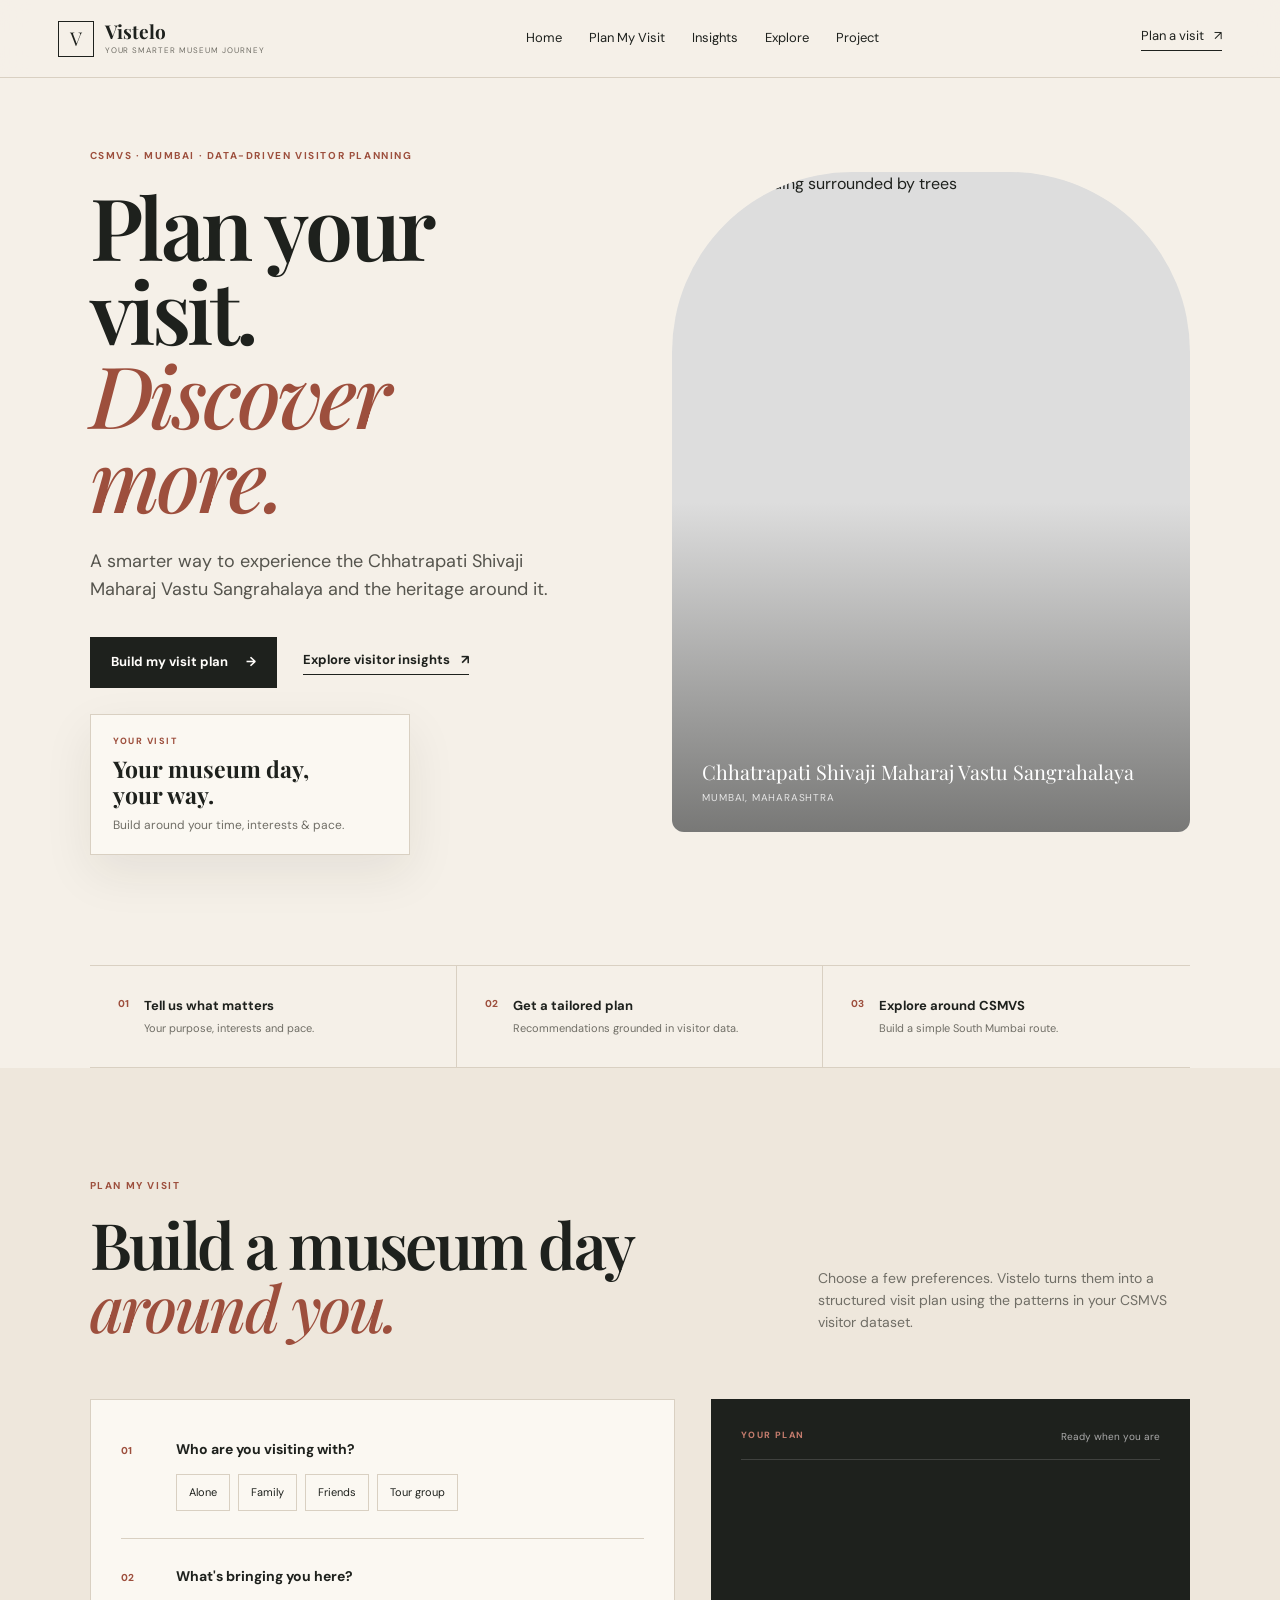
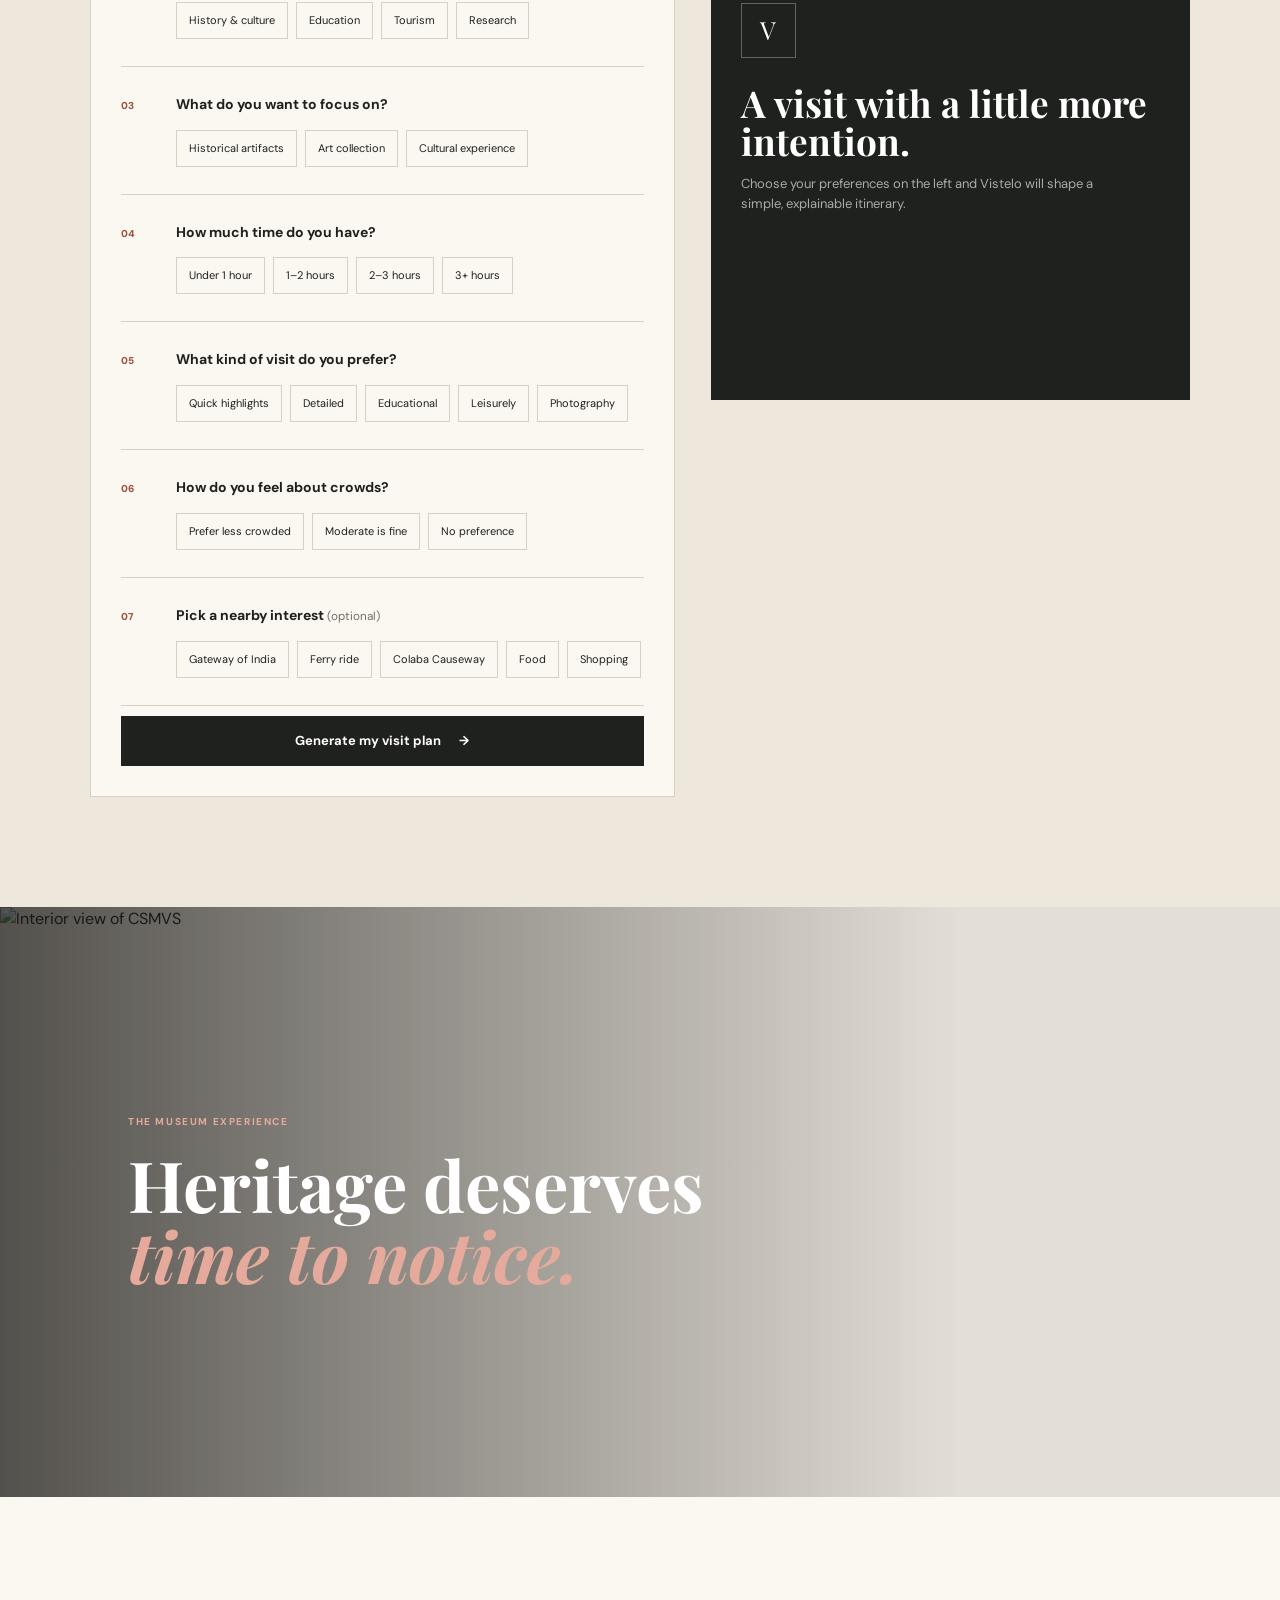
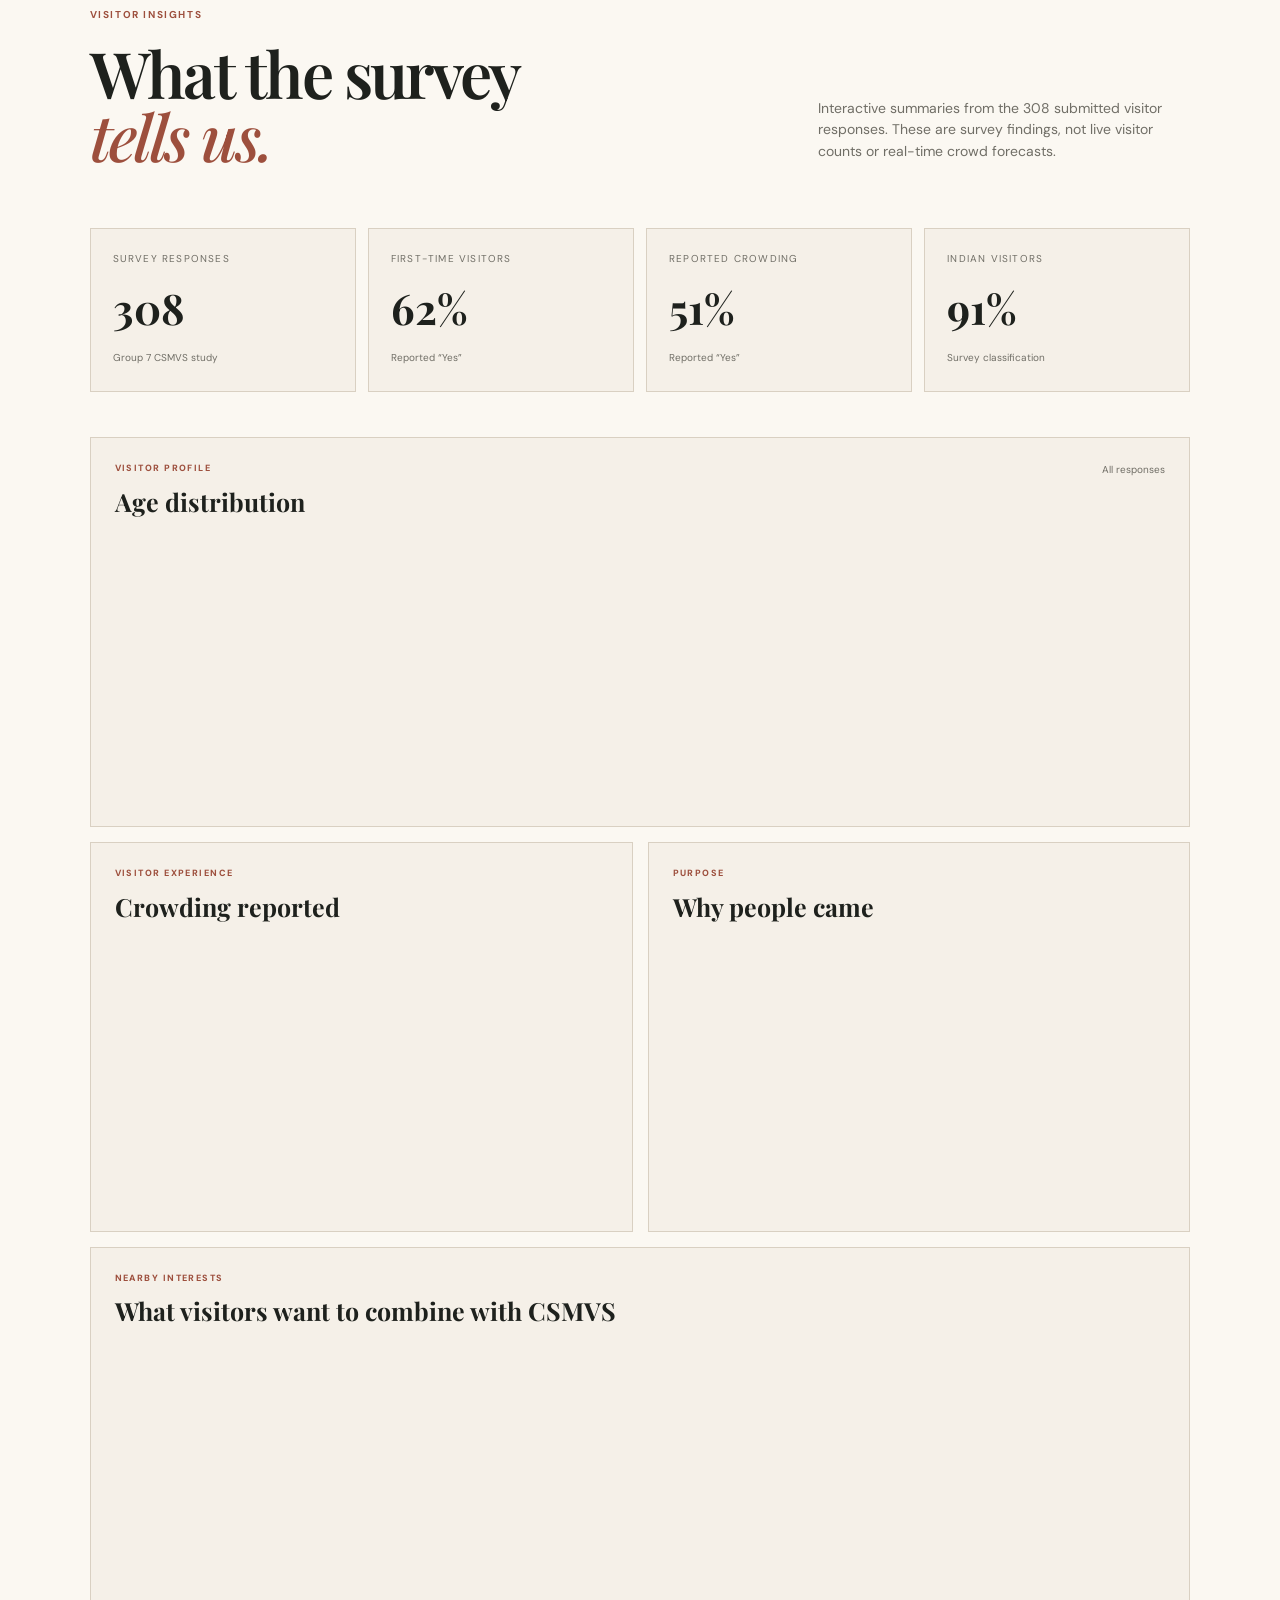
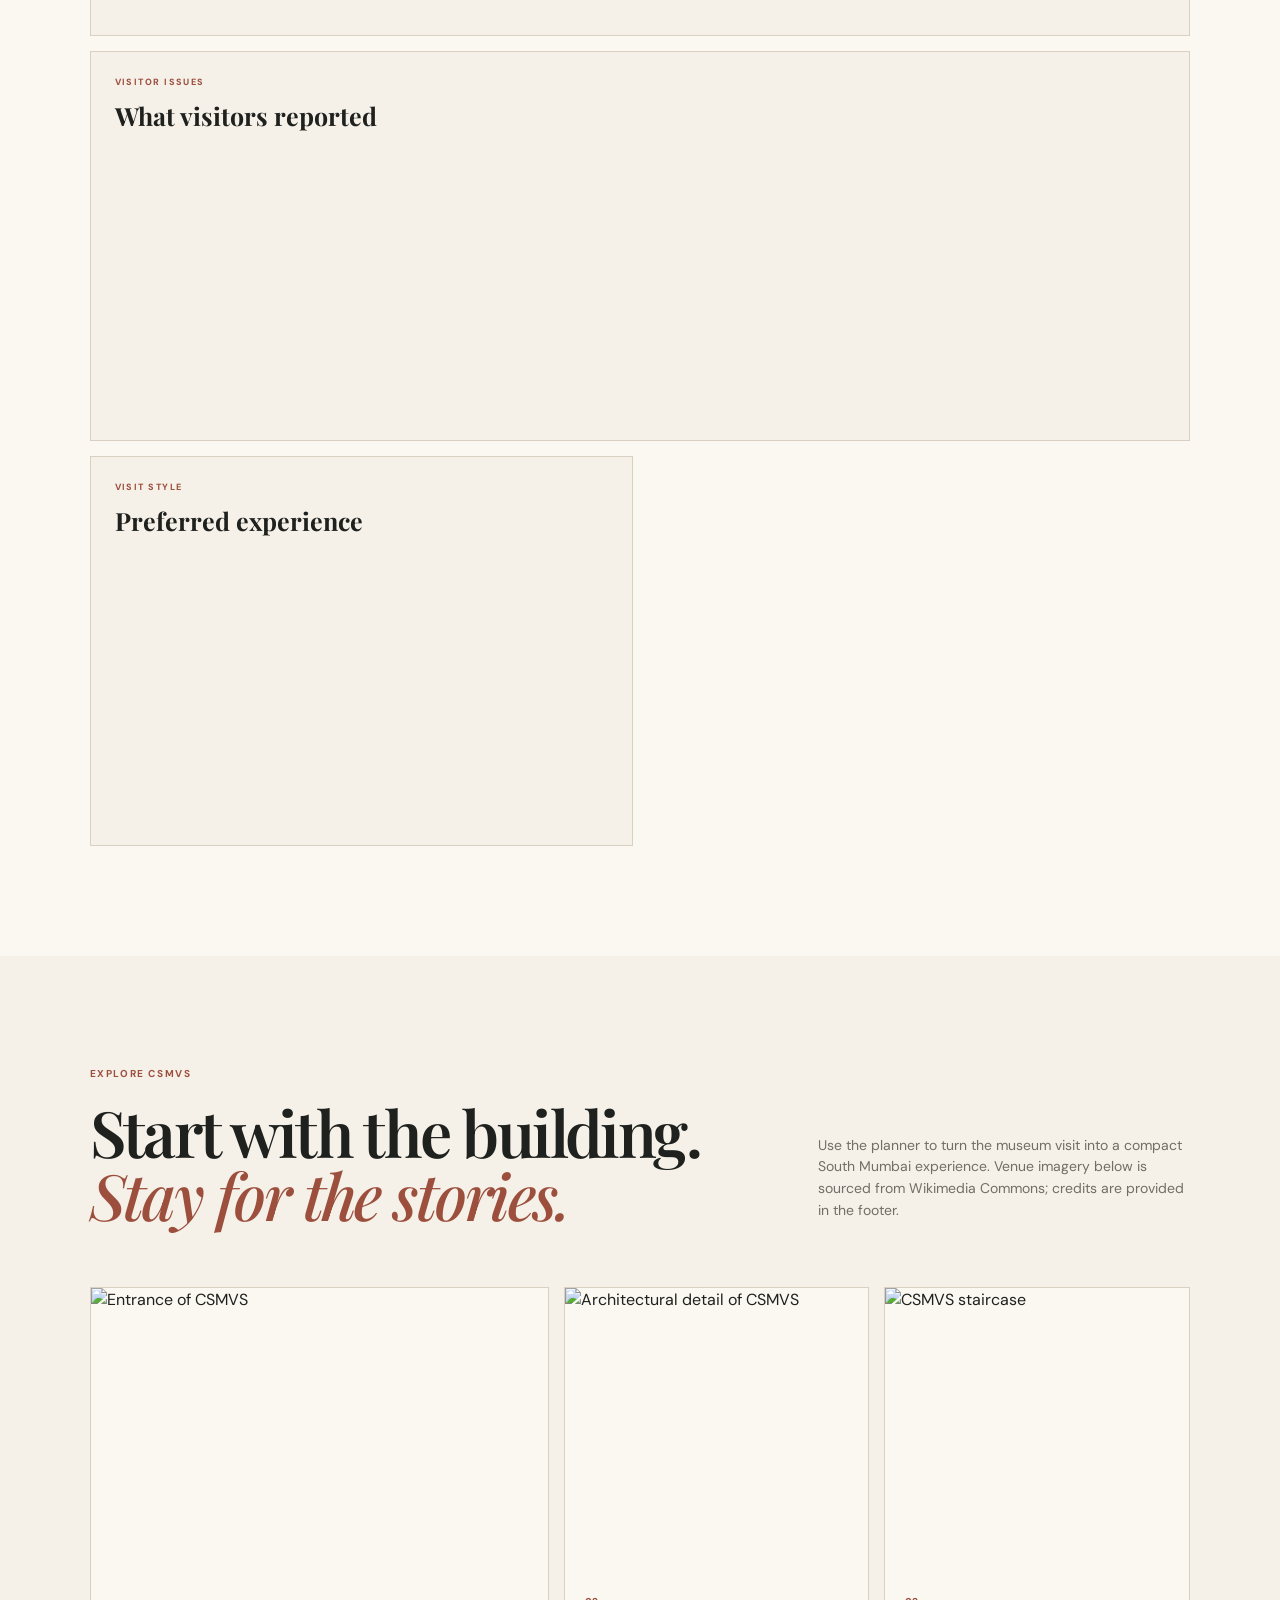
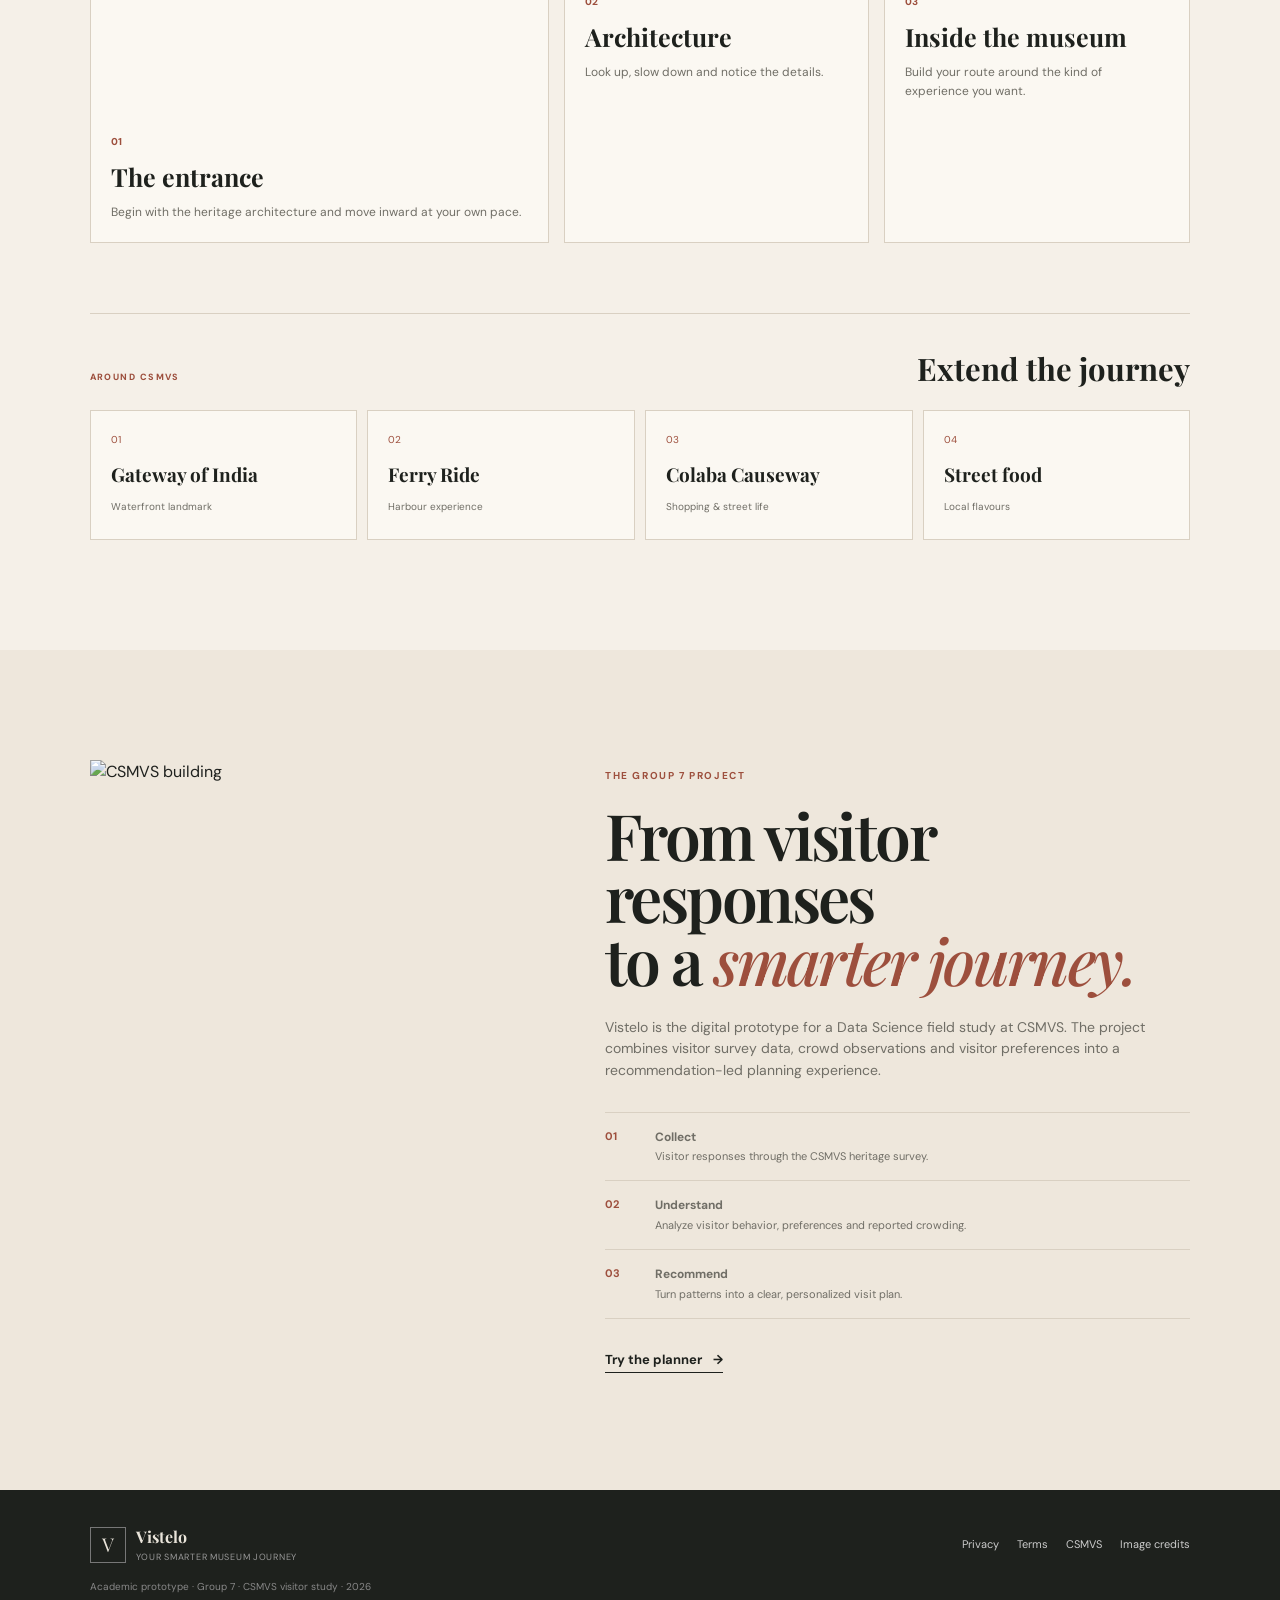
==== index.html @ 6c791302 "Add files via upload" ====
<!doctype html>
<html lang="en">
<head>
  <meta charset="utf-8" />
  <meta name="viewport" content="width=device-width, initial-scale=1" />
  <meta name="description" content="Vistelo — Your Smarter Museum Journey. A data-driven CSMVS visit planner and visitor insights dashboard." />
  <meta name="theme-color" content="#f5f0e8" />
  <title>Vistelo — Your Smarter Museum Journey</title>
  <link rel="icon" href="favicon.svg" type="image/svg+xml" />
  <link rel="preconnect" href="https://fonts.googleapis.com">
  <link rel="preconnect" href="https://fonts.gstatic.com" crossorigin>
  <link href="https://fonts.googleapis.com/css2?family=DM+Sans:wght@400;500;600;700&family=Playfair+Display:wght@500;600;700&display=swap" rel="stylesheet">
  <link rel="stylesheet" href="styles.css" />
  <script src="https://cdn.jsdelivr.net/npm/chart.js@4.4.4/dist/chart.umd.min.js"></script>
</head>
<body>
  <header class="topbar">
    <a class="brand" href="#home" aria-label="Vistelo home">
      <span class="brand-mark">V</span>
      <span class="brand-copy"><strong>Vistelo</strong><small>Your Smarter Museum Journey</small></span>
    </a>
    <nav class="nav" aria-label="Primary navigation">
      <a href="#home">Home</a>
      <a href="#planner">Plan My Visit</a>
      <a href="#insights">Insights</a>
      <a href="#explore">Explore</a>
      <a href="#about">Project</a>
    </nav>
    <a class="nav-cta" href="#planner">Plan a visit <span>↗</span></a>
  </header>

  <main>
    <section id="home" class="hero section">
      <div class="hero-copy">
        <p class="eyebrow">CSMVS · MUMBAI · DATA-DRIVEN VISITOR PLANNING</p>
        <h1>Plan your visit.<br><em>Discover more.</em></h1>
        <p class="hero-text">A smarter way to experience the Chhatrapati Shivaji Maharaj Vastu Sangrahalaya and the heritage around it.</p>
        <div class="hero-actions">
          <a class="btn primary" href="#planner">Build my visit plan <span>→</span></a>
          <a class="text-link" href="#insights">Explore visitor insights <span>↗</span></a>
        </div>
        <div class="visit-card">
          <span class="mini-label">YOUR VISIT</span>
          <strong>Your museum day,<br>your way.</strong>
          <span>
            Build around your time, interests &amp; pace.
          </span>
        </div>
      </div>
      <div class="hero-visual">
        <div class="hero-image-wrap">
          <img src="https://commons.wikimedia.org/wiki/Special:FilePath/Exterior%20of%20CSMVS%20building%20through%20the%20trees.jpg" alt="CSMVS building surrounded by trees" />
          <div class="image-caption"><span>Chhatrapati Shivaji Maharaj Vastu Sangrahalaya</span><small>Mumbai, Maharashtra</small></div>
        </div>
      </div>
    </section>

    <section class="intro-strip">
      <div><span class="strip-num">01</span><strong>Tell us what matters</strong><span>Your purpose, interests and pace.</span></div>
      <div><span class="strip-num">02</span><strong>Get a tailored plan</strong><span>Recommendations grounded in visitor data.</span></div>
      <div><span class="strip-num">03</span><strong>Explore around CSMVS</strong><span>Build a simple South Mumbai route.</span></div>
    </section>

    <section id="planner" class="section planner-section">
      <div class="section-heading split">
        <div><p class="eyebrow">PLAN MY VISIT</p><h2>Build a museum day<br><em>around you.</em></h2></div>
        <p>Choose a few preferences. Vistelo turns them into a structured visit plan using the patterns in your CSMVS visitor dataset.</p>
      </div>
      <div class="planner-layout">
        <form id="plannerForm" class="planner-form">
          <div class="step-block"><span class="step-no">01</span><div><label>Who are you visiting with?</label><div class="option-grid" data-name="groupType"><button type="button" data-value="Alone">Alone</button><button type="button" data-value="Family">Family</button><button type="button" data-value="Friends">Friends</button><button type="button" data-value="Tour Group">Tour group</button></div></div></div>
          <div class="step-block"><span class="step-no">02</span><div><label>What's bringing you here?</label><div class="option-grid" data-name="purpose"><button type="button" data-value="Interest in history/culture">History & culture</button><button type="button" data-value="Educational purpose">Education</button><button type="button" data-value="Tourism">Tourism</button><button type="button" data-value="Research">Research</button></div></div></div>
          <div class="step-block"><span class="step-no">03</span><div><label>What do you want to focus on?</label><div class="option-grid" data-name="interest"><button type="button" data-value="Historical artifacts">Historical artifacts</button><button type="button" data-value="Art collection">Art collection</button><button type="button" data-value="Cultural Experience">Cultural experience</button></div></div></div>
          <div class="step-block"><span class="step-no">04</span><div><label>How much time do you have?</label><div class="option-grid" data-name="duration"><button type="button" data-value="<1 hour">Under 1 hour</button><button type="button" data-value="1–2 hours">1–2 hours</button><button type="button" data-value="2–3 hours">2–3 hours</button><button type="button" data-value="3+ hours">3+ hours</button></div></div></div>
          <div class="step-block"><span class="step-no">05</span><div><label>What kind of visit do you prefer?</label><div class="option-grid" data-name="visitType"><button type="button" data-value="Quick visit — see the highlights">Quick highlights</button><button type="button" data-value="Detailed visit — explore thoroughly">Detailed</button><button type="button" data-value="Educational visit">Educational</button><button type="button" data-value="Relaxed/leisurely visit">Leisurely</button><button type="button" data-value="Photography-focused visit">Photography</button></div></div></div>
          <div class="step-block"><span class="step-no">06</span><div><label>How do you feel about crowds?</label><div class="option-grid" data-name="crowdPref"><button type="button" data-value="Less crowded">Prefer less crowded</button><button type="button" data-value="Moderate">Moderate is fine</button><button type="button" data-value="Crowd doesn't matter">No preference</button></div></div></div>
          <div class="step-block"><span class="step-no">07</span><div><label>Pick a nearby interest <small>(optional)</small></label><div class="option-grid" data-name="nearby"><button type="button" data-value="Gateway of India">Gateway of India</button><button type="button" data-value="Ferry Ride">Ferry ride</button><button type="button" data-value="Colaba Causeway">Colaba Causeway</button><button type="button" data-value="Street Food">Food</button><button type="button" data-value="Shopping">Shopping</button></div></div></div>
          <button class="btn primary wide" type="submit">Generate my visit plan <span>→</span></button>
        </form>
        <aside class="planner-result" id="plannerResult" aria-live="polite">
          <div class="result-top"><span class="mini-label">YOUR PLAN</span><span class="result-status">Ready when you are</span></div>
          <div class="result-placeholder"><div class="compass">V</div><h3>A visit with a little more intention.</h3><p>Choose your preferences on the left and Vistelo will shape a simple, explainable itinerary.</p></div>
        </aside>
      </div>
    </section>

    <section class="photo-break">
      <img src="https://commons.wikimedia.org/wiki/Special:FilePath/View%20of%20CSMVS%20interior%20from%20the%20first%20floor.jpg" alt="Interior view of CSMVS" />
      <div><p class="eyebrow light">THE MUSEUM EXPERIENCE</p><h2>Heritage deserves<br><em>time to notice.</em></h2></div>
    </section>

    <section id="insights" class="section insights-section">
      <div class="section-heading split"><div><p class="eyebrow">VISITOR INSIGHTS</p><h2>What the survey<br><em>tells us.</em></h2></div><p>Interactive summaries from the 308 submitted visitor responses. These are survey findings, not live visitor counts or real-time crowd forecasts.</p></div>
      <div class="kpi-grid">
        <article class="kpi"><span>Survey responses</span><strong id="kpiResponses">—</strong><small>Group 7 CSMVS study</small></article>
        <article class="kpi"><span>First-time visitors</span><strong id="kpiFirst">—</strong><small>Reported “Yes”</small></article>
        <article class="kpi"><span>Reported crowding</span><strong id="kpiCrowd">—</strong><small>Reported “Yes”</small></article>
        <article class="kpi"><span>Indian visitors</span><strong id="kpiIndian">—</strong><small>Survey classification</small></article>
      </div>
      <div class="dashboard-grid">
        <article class="chart-card large"><div class="chart-head"><div><span class="mini-label">VISITOR PROFILE</span><h3>Age distribution</h3></div><span class="chart-note">All responses</span></div><div class="chart-wrap"><canvas id="ageChart"></canvas></div></article>
        <article class="chart-card"><div class="chart-head"><div><span class="mini-label">VISITOR EXPERIENCE</span><h3>Crowding reported</h3></div></div><div class="chart-wrap donut"><canvas id="crowdChart"></canvas></div><div class="legend-row" id="crowdLegend"></div></article>
        <article class="chart-card"><div class="chart-head"><div><span class="mini-label">PURPOSE</span><h3>Why people came</h3></div></div><div class="chart-wrap"><canvas id="reasonChart"></canvas></div></article>
        <article class="chart-card large"><div class="chart-head"><div><span class="mini-label">NEARBY INTERESTS</span><h3>What visitors want to combine with CSMVS</h3></div></div><div class="chart-wrap"><canvas id="attractionChart"></canvas></div></article>
        <article class="chart-card large"><div class="chart-head"><div><span class="mini-label">VISITOR ISSUES</span><h3>What visitors reported</h3></div></div><div class="chart-wrap"><canvas id="issuesChart"></canvas></div></article>
        <article class="chart-card"><div class="chart-head"><div><span class="mini-label">VISIT STYLE</span><h3>Preferred experience</h3></div></div><div class="chart-wrap"><canvas id="experienceChart"></canvas></div></article>
      </div>
    </section>

    <section id="explore" class="section explore-section">
      <div class="section-heading split"><div><p class="eyebrow">EXPLORE CSMVS</p><h2>Start with the building.<br><em>Stay for the stories.</em></h2></div><p>Use the planner to turn the museum visit into a compact South Mumbai experience. Venue imagery below is sourced from Wikimedia Commons; credits are provided in the footer.</p></div>
      <div class="explore-grid">
        <article class="explore-card tall"><img src="https://commons.wikimedia.org/wiki/Special:FilePath/Entrance%20view%20of%20Chhatrapati%20Shivaji%20Maharaj%20Vastu%20Sangrahalaya.jpg" alt="Entrance of CSMVS" /><div><span>01</span><h3>The entrance</h3><p>Begin with the heritage architecture and move inward at your own pace.</p></div></article>
        <article class="explore-card"><img src="https://commons.wikimedia.org/wiki/Special:FilePath/Architectural%20detail%20of%20CSMVS%20building,%20Mumbai.jpg" alt="Architectural detail of CSMVS" /><div><span>02</span><h3>Architecture</h3><p>Look up, slow down and notice the details.</p></div></article>
        <article class="explore-card"><img src="https://commons.wikimedia.org/wiki/Special:FilePath/Staircase%20in%20CSMVS%20with%20wooden%20railings.jpg" alt="CSMVS staircase" /><div><span>03</span><h3>Inside the museum</h3><p>Build your route around the kind of experience you want.</p></div></article>
      </div>
      <div class="nearby-section"><div class="nearby-title"><span class="mini-label">AROUND CSMVS</span><h3>Extend the journey</h3></div><div class="nearby-grid"><button class="place-card" data-place="Gateway of India"><span>01</span><strong>Gateway of India</strong><small>Waterfront landmark</small></button><button class="place-card" data-place="Ferry Ride"><span>02</span><strong>Ferry Ride</strong><small>Harbour experience</small></button><button class="place-card" data-place="Colaba Causeway"><span>03</span><strong>Colaba Causeway</strong><small>Shopping & street life</small></button><button class="place-card" data-place="Street Food"><span>04</span><strong>Street food</strong><small>Local flavours</small></button></div></div>
    </section>

    <section id="about" class="section about-section">
      <div class="about-image"><img src="https://commons.wikimedia.org/wiki/Special:FilePath/CSMVS%20building%20of%20Mumbai.jpg" alt="CSMVS building" /></div>
      <div class="about-copy"><p class="eyebrow">THE GROUP 7 PROJECT</p><h2>From visitor responses<br>to a <em>smarter journey.</em></h2><p>Vistelo is the digital prototype for a Data Science field study at CSMVS. The project combines visitor survey data, crowd observations and visitor preferences into a recommendation-led planning experience.</p><div class="timeline"><div><b>01</b><span><strong>Collect</strong>Visitor responses through the CSMVS heritage survey.</span></div><div><b>02</b><span><strong>Understand</strong>Analyze visitor behavior, preferences and reported crowding.</span></div><div><b>03</b><span><strong>Recommend</strong>Turn patterns into a clear, personalized visit plan.</span></div></div><a class="text-link" href="#planner">Try the planner <span>→</span></a></div>
    </section>
  </main>

  <footer class="footer">
    <div class="footer-brand"><span class="brand-mark">V</span><div><strong>Vistelo</strong><small>Your Smarter Museum Journey</small></div></div>
    <div class="footer-links"><a href="privacy.html">Privacy</a><a href="terms.html">Terms</a><a href="https://csmvs.in/" target="_blank" rel="noopener">CSMVS</a><a href="https://commons.wikimedia.org/wiki/Category:Chhatrapati_Shivaji_Maharaj_Vastu_Sangrahalaya_in_2024" target="_blank" rel="noopener">Image credits</a></div>
    <p>Academic prototype · Group 7 · CSMVS visitor study · 2026</p>
  </footer>

  <div class="toast" id="toast" role="status"></div>
  <script src="data.js"></script>
  <script src="app.js"></script>
</body>
</html>
---- styles.css ----
:root{
  --paper:#f5f0e8; --paper2:#eee7dc; --ink:#1e211d; --muted:#706e66; --line:#d9d0c2;
  --accent:#9d4f3d; --accent-dark:#7f3e31; --sage:#6d7762; --cream:#fbf8f2; --white:#fffdfa;
  --shadow:0 18px 50px rgba(43,37,29,.08); --radius:22px;
}
*{box-sizing:border-box} html{scroll-behavior:smooth} body{margin:0;background:var(--paper);color:var(--ink);font-family:'DM Sans',system-ui,sans-serif;line-height:1.55} a{color:inherit;text-decoration:none} button{font:inherit;color:inherit} img{display:block;width:100%;object-fit:cover} 
.topbar{position:sticky;top:0;z-index:50;height:78px;display:flex;align-items:center;justify-content:space-between;padding:0 4.5vw;background:rgba(245,240,232,.94);backdrop-filter:blur(14px);border-bottom:1px solid var(--line)}
.brand{display:flex;align-items:center;gap:11px}.brand-mark{width:36px;height:36px;border:1px solid var(--ink);display:grid;place-items:center;font-family:'Playfair Display',serif;font-size:19px}.brand-copy{display:flex;flex-direction:column;line-height:1.05}.brand-copy strong{font-family:'Playfair Display',serif;font-size:19px}.brand-copy small{font-size:8px;letter-spacing:.12em;text-transform:uppercase;color:var(--muted);margin-top:4px}.nav{display:flex;gap:27px;font-size:13px}.nav a{position:relative}.nav a:after{content:"";position:absolute;left:0;bottom:-7px;width:0;height:1px;background:var(--accent);transition:.2s}.nav a:hover:after{width:100%}.nav-cta{font-size:13px;border-bottom:1px solid var(--ink);padding-bottom:3px}.nav-cta span{margin-left:7px}
.section{padding:110px 7vw}.hero{min-height:calc(100vh - 78px);display:grid;grid-template-columns:1fr 1.05fr;gap:7vw;align-items:center;padding-top:70px}.eyebrow{font-size:10px;letter-spacing:.16em;font-weight:700;color:var(--accent);margin:0 0 20px}.hero h1,.section-heading h2,.about-copy h2{font-family:'Playfair Display',serif;font-weight:600;font-size:clamp(50px,6.7vw,92px);line-height:.98;letter-spacing:-.04em;margin:0}.hero h1 em,.section-heading h2 em,.about-copy h2 em{font-style:italic;font-weight:500;color:var(--accent)}.hero-text{font-size:18px;max-width:550px;color:#55544d;margin:28px 0}.hero-actions{display:flex;align-items:center;gap:26px;margin-top:34px}.btn{display:inline-flex;align-items:center;justify-content:center;gap:18px;border:1px solid var(--ink);padding:14px 20px;font-size:13px;font-weight:700;cursor:pointer;transition:.2s;background:transparent}.btn.primary{background:var(--ink);color:var(--white)}.btn.primary:hover{background:var(--accent);border-color:var(--accent)}.btn.wide{width:100%;margin-top:10px}.text-link{font-size:13px;font-weight:700;border-bottom:1px solid var(--ink);padding-bottom:4px}.text-link span{margin-left:8px}.hero-note{display:flex;gap:9px;align-items:center;color:var(--muted);font-size:11px;margin-top:30px}.live-dot{width:7px;height:7px;background:var(--sage);border-radius:50%;display:inline-block}.hero-visual{position:relative}.hero-image-wrap{height:660px;position:relative;overflow:hidden;border-radius:180px 180px 12px 12px;background:#ddd}.hero-image-wrap:after{content:"";position:absolute;inset:0;background:linear-gradient(180deg,transparent 50%,rgba(20,20,17,.5))}.hero-image-wrap img{height:100%;object-position:center}.image-caption{position:absolute;z-index:2;left:30px;bottom:26px;color:#fff;display:flex;flex-direction:column}.image-caption span{font-family:'Playfair Display',serif;font-size:20px}.image-caption small{font-size:10px;letter-spacing:.08em;text-transform:uppercase;margin-top:3px;opacity:.8}.mini-label{display:block;font-size:9px;letter-spacing:.16em;font-weight:800;color:var(--accent);margin-bottom:7px}.visit-card strong{display:block;font-family:'Playfair Display',serif;font-size:22px}.visit-card span:last-child{display:block;color:var(--muted);font-size:11px;margin-top:6px}
.intro-strip{display:grid;grid-template-columns:repeat(3,1fr);border-top:1px solid var(--line);border-bottom:1px solid var(--line);margin:0 7vw}.intro-strip>div{padding:30px 28px;border-right:1px solid var(--line);display:grid;grid-template-columns:auto 1fr;column-gap:15px}.intro-strip>div:last-child{border-right:0}.strip-num{grid-row:span 2;font-size:10px;color:var(--accent);font-weight:800}.intro-strip strong{font-size:13px}.intro-strip span:last-child{font-size:11px;color:var(--muted);margin-top:3px}
.section-heading{margin-bottom:60px}.section-heading.split{display:grid;grid-template-columns:1.2fr .7fr;gap:7vw;align-items:end}.section-heading h2{font-size:clamp(43px,5vw,70px)}.section-heading>p{max-width:450px;color:var(--muted);font-size:14px;margin:0 0 5px}.planner-section{background:var(--paper2)}.planner-layout{display:grid;grid-template-columns:1fr .82fr;gap:36px}.planner-form{background:var(--cream);border:1px solid var(--line);padding:12px 30px 30px}.step-block{display:grid;grid-template-columns:35px 1fr;gap:20px;padding:27px 0;border-bottom:1px solid var(--line)}.step-no{font-size:10px;color:var(--accent);font-weight:800;padding-top:4px}.step-block label{display:block;font-size:14px;font-weight:700;margin-bottom:14px}.step-block label small{color:var(--muted);font-weight:400}.option-grid{display:flex;flex-wrap:wrap;gap:8px}.option-grid button{background:transparent;border:1px solid var(--line);padding:9px 12px;font-size:11px;cursor:pointer;transition:.18s}.option-grid button:hover,.option-grid button.selected{border-color:var(--ink);background:var(--ink);color:white}.planner-result{background:var(--ink);color:white;min-height:600px;padding:30px;position:sticky;top:100px;align-self:start}.result-top{display:flex;justify-content:space-between;align-items:center;border-bottom:1px solid rgba(255,255,255,.15);padding-bottom:15px}.result-top .mini-label{color:#c47c6d;margin:0}.result-status{font-size:10px;color:#aaa}.result-placeholder{height:510px;display:flex;flex-direction:column;justify-content:center;align-items:flex-start;max-width:420px}.compass{width:55px;height:55px;border:1px solid rgba(255,255,255,.3);display:grid;place-items:center;font-family:'Playfair Display',serif;font-size:25px;margin-bottom:26px}.result-placeholder h3{font-family:'Playfair Display',serif;font-size:37px;line-height:1.05;margin:0}.result-placeholder p{color:#aaa;font-size:13px;max-width:360px}.plan-output h3{font-family:'Playfair Display',serif;font-size:38px;line-height:1.05;margin:12px 0 10px}.plan-output .plan-sub{color:#aaa;font-size:12px;margin-bottom:25px}.plan-meta{display:grid;grid-template-columns:1fr 1fr;gap:9px;margin-bottom:25px}.meta-box{border:1px solid rgba(255,255,255,.16);padding:13px}.meta-box span{display:block;color:#9e9e97;font-size:9px;text-transform:uppercase;letter-spacing:.1em}.meta-box strong{display:block;font-size:13px;margin-top:4px}.plan-list{border-top:1px solid rgba(255,255,255,.16)}.plan-item{display:flex;gap:15px;padding:13px 0;border-bottom:1px solid rgba(255,255,255,.16);font-size:12px}.plan-item b{color:#c47c6d}.plan-note{font-size:10px;color:#999;margin-top:18px}
.photo-break{height:590px;position:relative;overflow:hidden}.photo-break img{height:100%;filter:saturate(.8)}.photo-break:after{content:"";position:absolute;inset:0;background:linear-gradient(90deg,rgba(20,19,16,.72),rgba(20,19,16,.08) 75%)}.photo-break>div{position:absolute;z-index:2;left:10vw;top:50%;transform:translateY(-50%);color:white}.eyebrow.light{color:#e5aa9b}.photo-break h2{font-family:'Playfair Display',serif;font-size:clamp(45px,5.5vw,75px);line-height:1;margin:0}.photo-break h2 em{color:#e5aa9b}
.insights-section{background:var(--cream)}.kpi-grid{display:grid;grid-template-columns:repeat(4,1fr);gap:12px;margin-bottom:45px}.kpi{border:1px solid var(--line);padding:22px;background:var(--paper)}.kpi span{display:block;color:var(--muted);font-size:10px;text-transform:uppercase;letter-spacing:.12em}.kpi strong{display:block;font-family:'Playfair Display',serif;font-size:42px;margin:10px 0 3px}.kpi small{color:var(--muted);font-size:10px}.dashboard-grid{display:grid;grid-template-columns:1fr 1fr;gap:15px}.chart-card{background:var(--paper);border:1px solid var(--line);padding:24px;min-height:360px}.chart-card.large{grid-column:span 2}.chart-head{display:flex;justify-content:space-between;align-items:start}.chart-head h3{font-family:'Playfair Display',serif;font-size:25px;margin:0}.chart-note{font-size:10px;color:var(--muted)}.chart-wrap{height:260px;margin-top:20px}.chart-wrap.donut{height:240px;max-width:300px;margin:20px auto}.legend-row{display:flex;justify-content:center;gap:20px;font-size:11px;color:var(--muted)}
.explore-section{background:var(--paper)}.explore-grid{display:grid;grid-template-columns:1.2fr .8fr .8fr;gap:15px}.explore-card{background:var(--cream);border:1px solid var(--line)}.explore-card img{height:280px}.explore-card.tall img{height:420px}.explore-card div{padding:20px}.explore-card span{font-size:10px;color:var(--accent);font-weight:800}.explore-card h3{font-family:'Playfair Display',serif;font-size:25px;margin:6px 0}.explore-card p{font-size:12px;color:var(--muted);margin:0}.nearby-section{margin-top:70px;border-top:1px solid var(--line);padding-top:30px}.nearby-title{display:flex;justify-content:space-between;align-items:end;margin-bottom:18px}.nearby-title h3{font-family:'Playfair Display',serif;font-size:31px;margin:0}.nearby-grid{display:grid;grid-template-columns:repeat(4,1fr);gap:10px}.place-card{background:var(--cream);border:1px solid var(--line);padding:20px;text-align:left;cursor:pointer;min-height:130px;transition:.2s}.place-card:hover{transform:translateY(-3px);box-shadow:var(--shadow);border-color:#bbb}.place-card span{display:block;color:var(--accent);font-size:10px}.place-card strong{display:block;font-family:'Playfair Display',serif;font-size:19px;margin:13px 0 3px}.place-card small{font-size:10px;color:var(--muted)}
.about-section{display:grid;grid-template-columns:.8fr 1.1fr;gap:7vw;background:var(--paper2);align-items:center}.about-image{height:620px}.about-image img{height:100%;filter:saturate(.75)}.about-copy h2{font-size:clamp(42px,5vw,66px)}.about-copy>p:not(.eyebrow){max-width:590px;color:var(--muted);font-size:14px;margin:25px 0 30px}.timeline{border-top:1px solid var(--line);margin-bottom:28px}.timeline>div{display:grid;grid-template-columns:35px 1fr;gap:15px;padding:15px 0;border-bottom:1px solid var(--line);font-size:11px}.timeline b{color:var(--accent)}.timeline strong{display:block;font-size:12px;margin-bottom:2px}.timeline span{color:var(--muted)}
.footer{padding:35px 7vw;background:#1e211d;color:#e9e4da;display:grid;grid-template-columns:1fr auto;gap:15px;align-items:center}.footer-brand{display:flex;gap:10px;align-items:center}.footer-brand .brand-mark{border-color:#777}.footer-brand strong{font-family:'Playfair Display',serif}.footer-brand small{display:block;color:#999;font-size:9px;letter-spacing:.08em;text-transform:uppercase}.footer-links{display:flex;gap:18px;font-size:11px}.footer-links a{color:#ccc}.footer p{grid-column:1/-1;color:#888;font-size:10px;margin:0}.toast{position:fixed;right:25px;bottom:25px;background:var(--ink);color:white;padding:13px 16px;font-size:12px;box-shadow:var(--shadow);opacity:0;pointer-events:none;transform:translateY(10px);transition:.2s;z-index:100}.toast.show{opacity:1;transform:translateY(0)}
@media(max-width:1000px){.nav{display:none}.hero{grid-template-columns:1fr;gap:45px}.hero-image-wrap{height:560px}.visit-card{left:20px}.planner-layout,.about-section{grid-template-columns:1fr}.planner-result{position:relative;top:0}.kpi-grid{grid-template-columns:repeat(2,1fr)}.dashboard-grid{grid-template-columns:1fr}.chart-card.large{grid-column:span 1}.explore-grid{grid-template-columns:1fr 1fr}.explore-card.tall{grid-column:span 2}.nearby-grid{grid-template-columns:1fr 1fr}.about-image{height:450px}.section-heading.split{grid-template-columns:1fr;gap:20px}}
@media(max-width:650px){.topbar{padding:0 18px}.brand-copy small{display:none}.nav-cta{font-size:11px}.section{padding:75px 20px}.hero{padding-top:50px}.hero h1{font-size:53px}.hero-image-wrap{height:460px;border-radius:100px 100px 10px 10px}.floating-card{display:none}.intro-strip{margin:0 20px;grid-template-columns:1fr}.intro-strip>div{border-right:0;border-bottom:1px solid var(--line)}.intro-strip>div:last-child{border-bottom:0}.kpi-grid{grid-template-columns:1fr 1fr}.kpi strong{font-size:32px}.explore-grid{grid-template-columns:1fr}.explore-card.tall{grid-column:span 1}.explore-card img,.explore-card.tall img{height:280px}.nearby-grid{grid-template-columns:1fr}.photo-break{height:500px}.footer{grid-template-columns:1fr}.footer-links{flex-wrap:wrap}.footer p{grid-column:auto}}
/* Vistelo - visit card below hero buttons */
.visit-card {
    margin-top: 26px;
    width: 320px;
    background: var(--cream);
    border: 1px solid var(--line);
    padding: 20px 22px;
    box-shadow: var(--shadow);
    box-sizing: border-box;
}

.visit-card strong {
    display: block;
    font-family: 'Playfair Display', serif;
    font-size: 23px;
    line-height: 1.15;
    margin: 6px 0 8px;
}

.visit-card > span:last-child {
    display: block;
    color: var(--muted);
    font-size: 12px;
    line-height: 1.5;
}
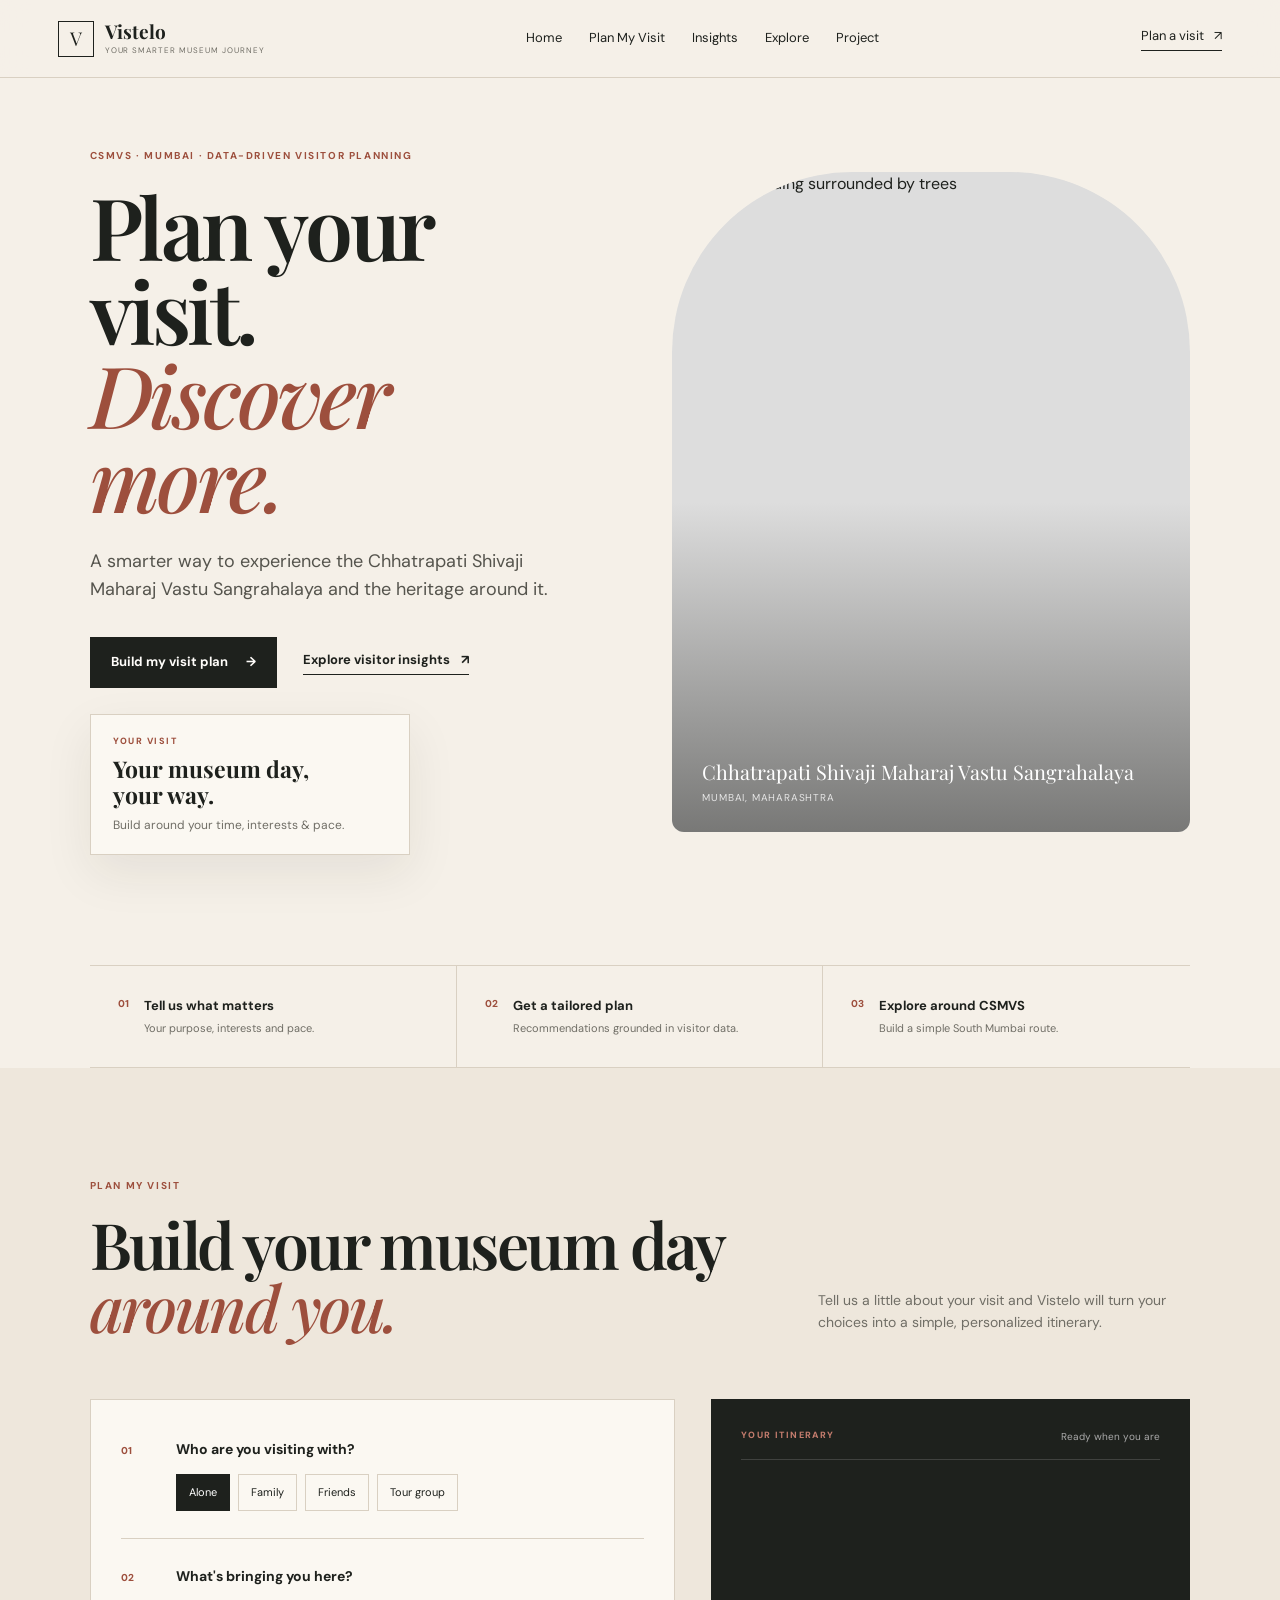
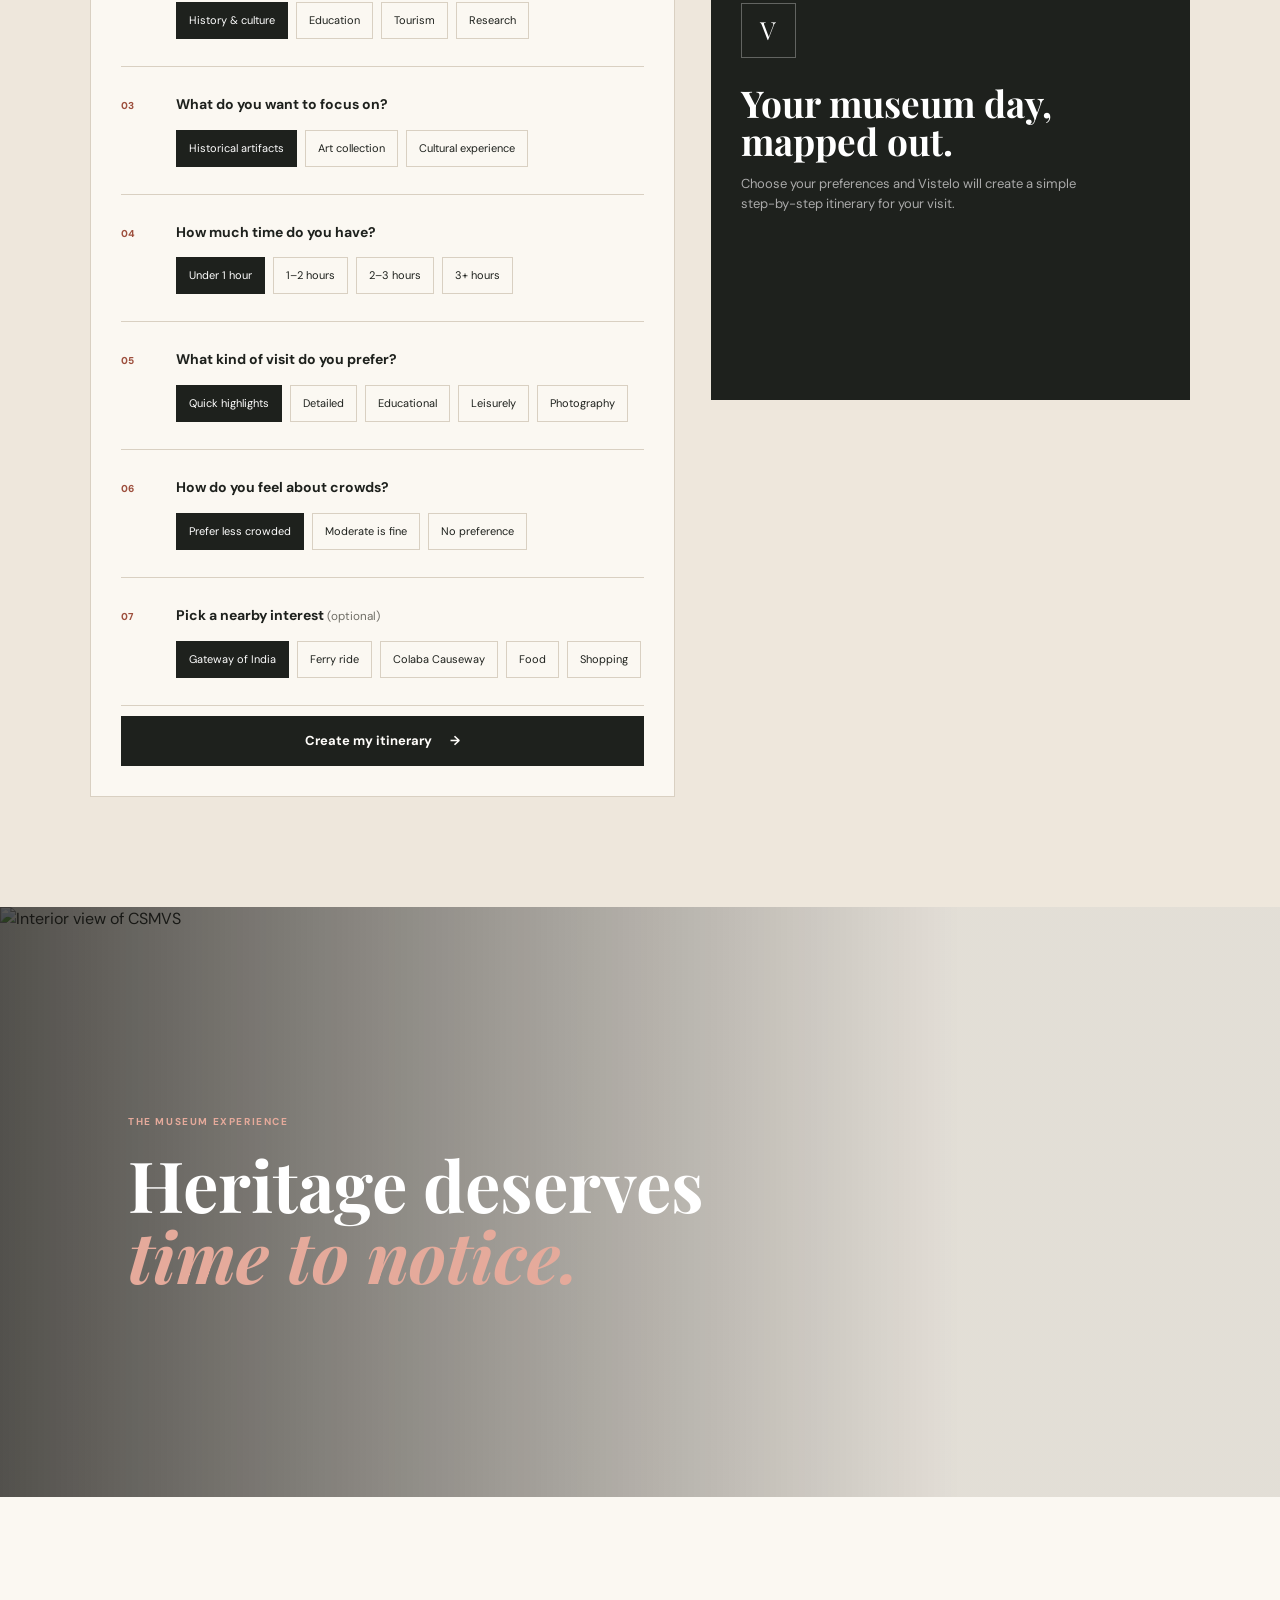
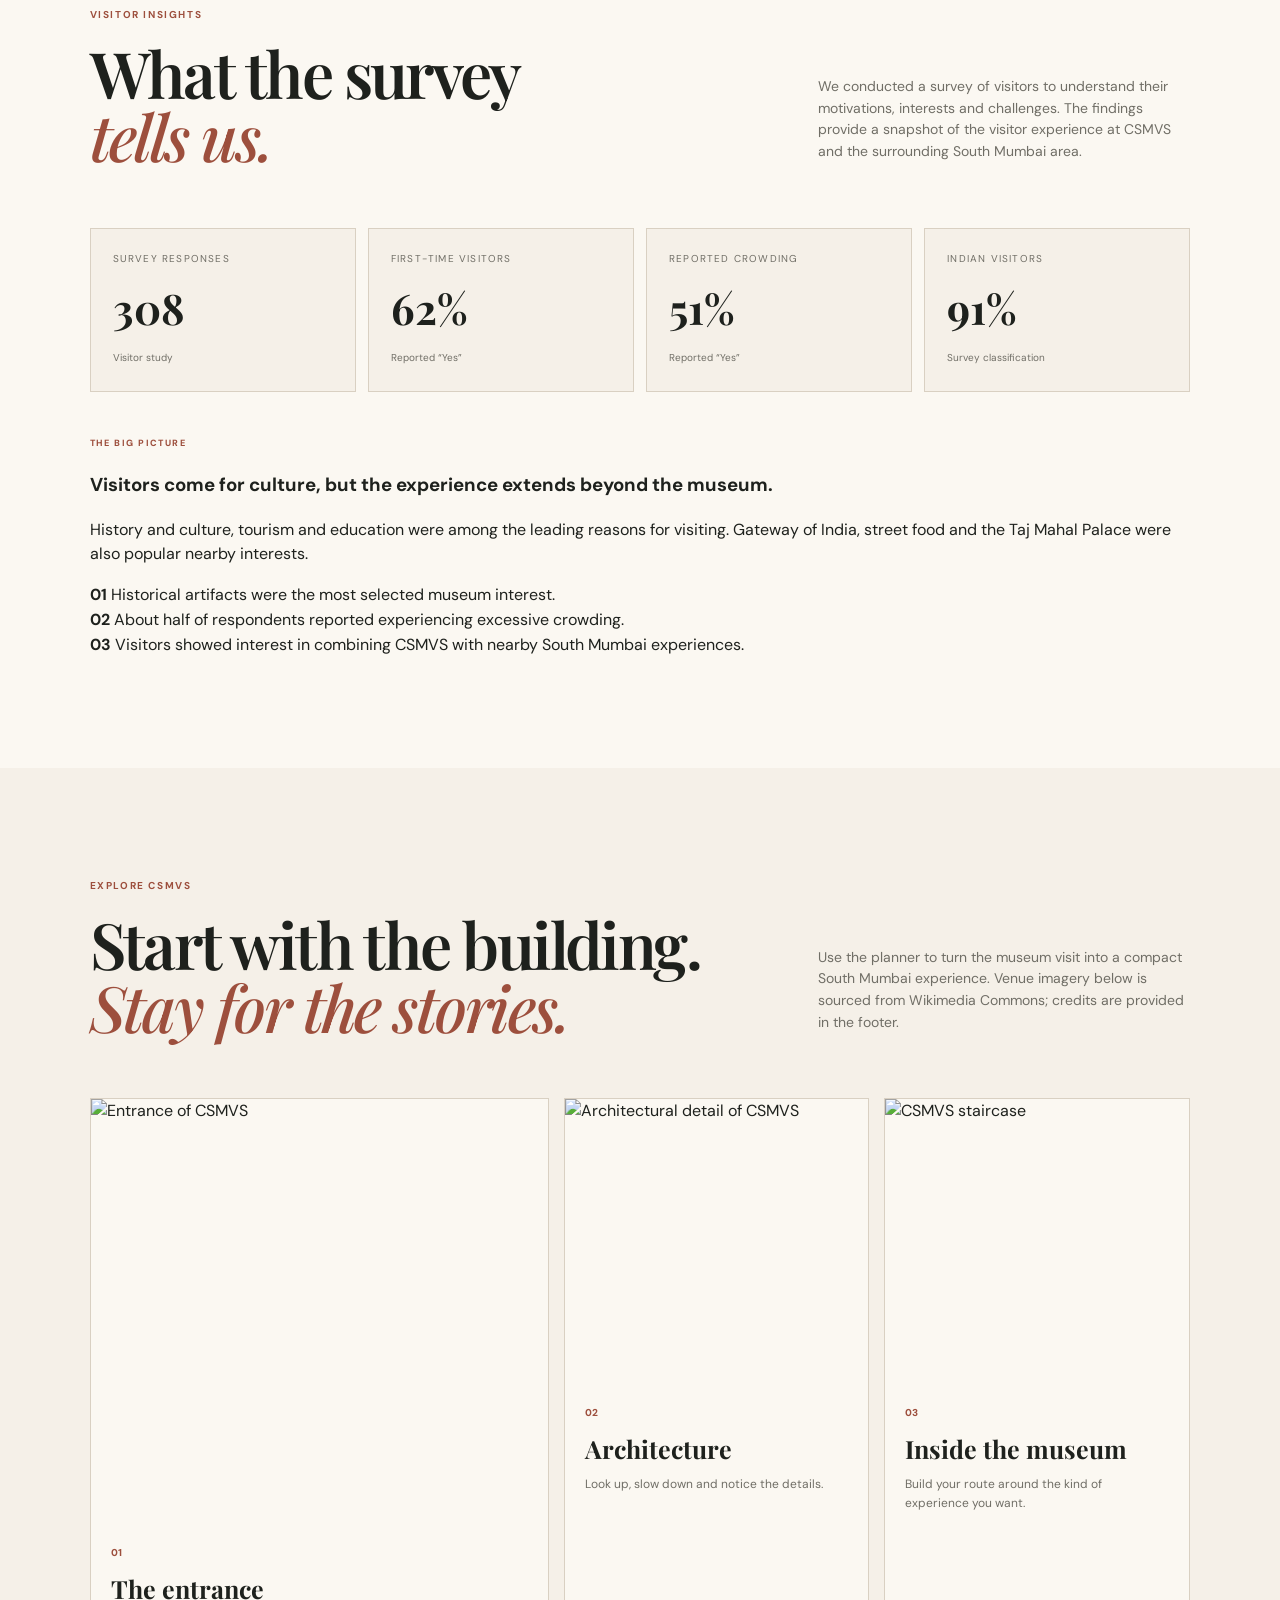
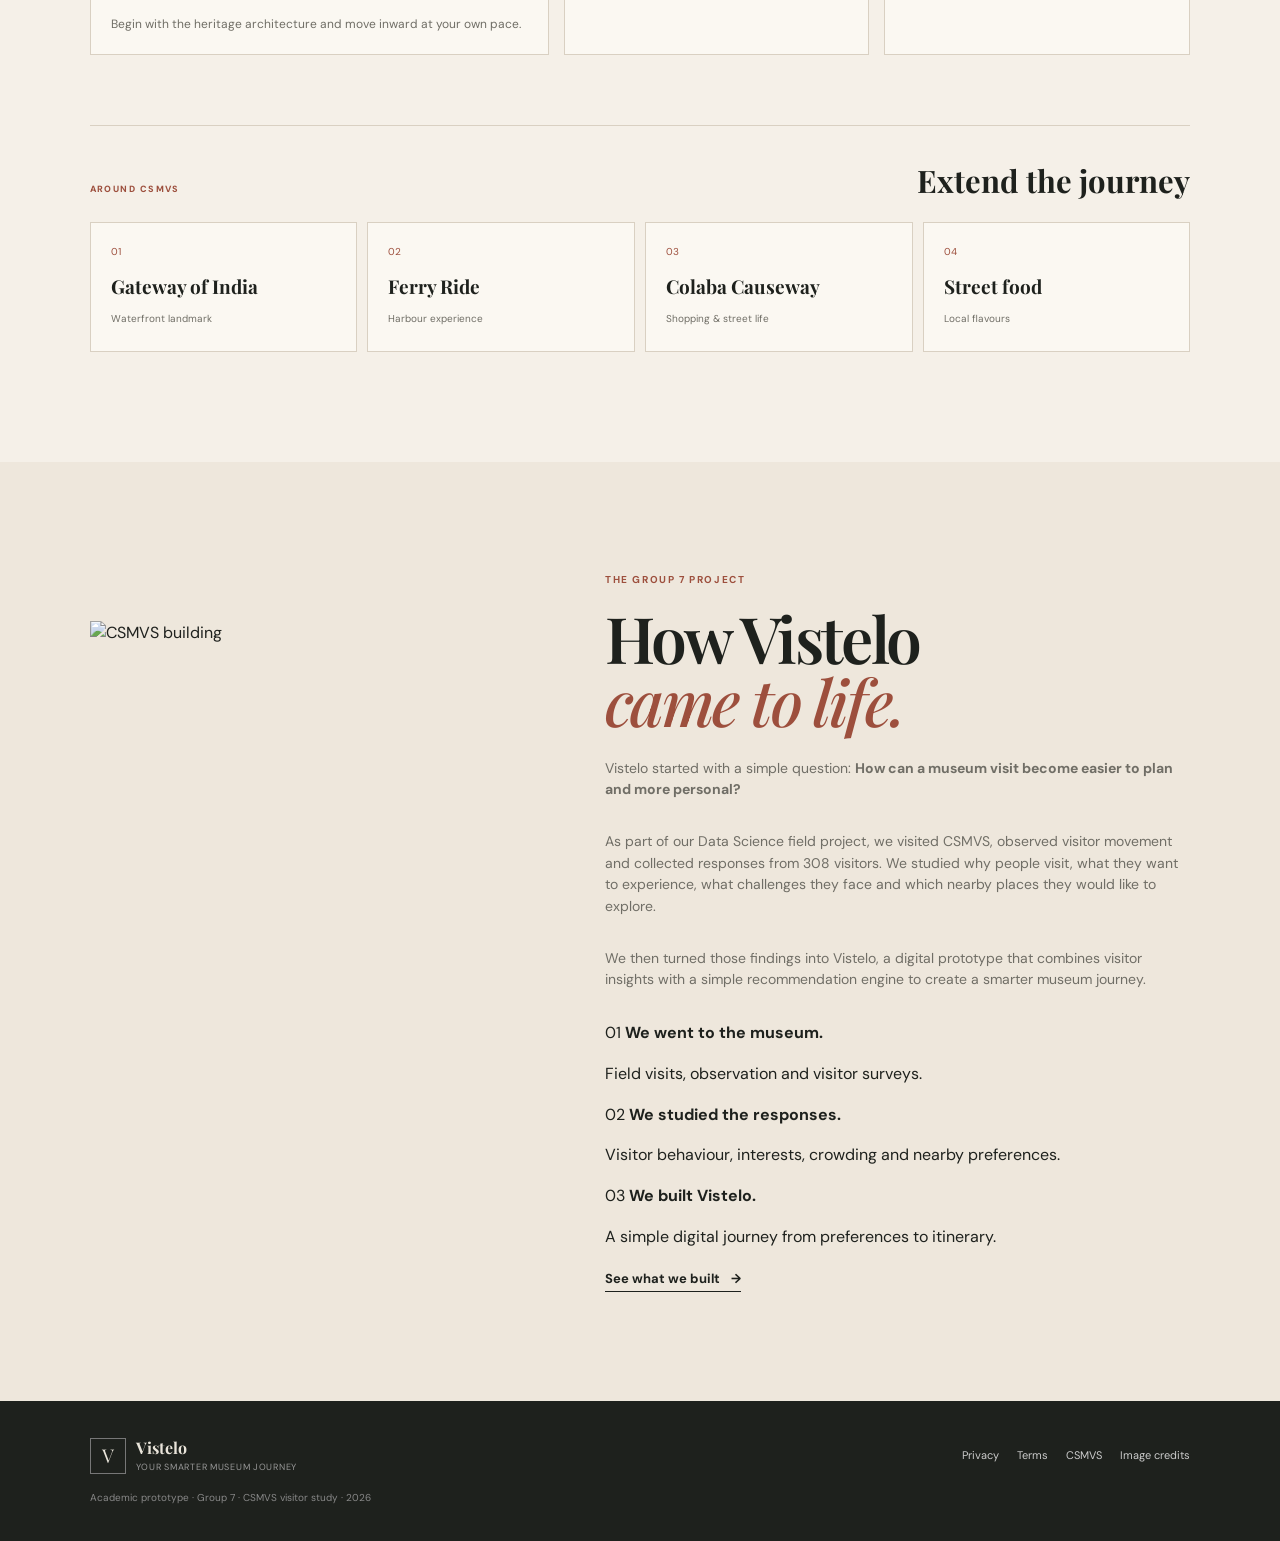
==== commit 19146b65: "Add files via upload" ====
--- a/index.html
+++ b/index.html
@@ -1,18 +1,22 @@
 <!doctype html>
 <html lang="en">
+
 <head>
   <meta charset="utf-8" />
   <meta name="viewport" content="width=device-width, initial-scale=1" />
-  <meta name="description" content="Vistelo — Your Smarter Museum Journey. A data-driven CSMVS visit planner and visitor insights dashboard." />
+  <meta name="description"
+    content="Vistelo — Your Smarter Museum Journey. A data-driven CSMVS visit planner and visitor insights dashboard." />
   <meta name="theme-color" content="#f5f0e8" />
   <title>Vistelo — Your Smarter Museum Journey</title>
   <link rel="icon" href="favicon.svg" type="image/svg+xml" />
   <link rel="preconnect" href="https://fonts.googleapis.com">
   <link rel="preconnect" href="https://fonts.gstatic.com" crossorigin>
-  <link href="https://fonts.googleapis.com/css2?family=DM+Sans:wght@400;500;600;700&family=Playfair+Display:wght@500;600;700&display=swap" rel="stylesheet">
+  <link
+    href="https://fonts.googleapis.com/css2?family=DM+Sans:wght@400;500;600;700&family=Playfair+Display:wght@500;600;700&display=swap"
+    rel="stylesheet">
   <link rel="stylesheet" href="styles.css" />
-  <script src="https://cdn.jsdelivr.net/npm/chart.js@4.4.4/dist/chart.umd.min.js"></script>
 </head>
+
 <body>
   <header class="topbar">
     <a class="brand" href="#home" aria-label="Vistelo home">
@@ -34,7 +38,8 @@
       <div class="hero-copy">
         <p class="eyebrow">CSMVS · MUMBAI · DATA-DRIVEN VISITOR PLANNING</p>
         <h1>Plan your visit.<br><em>Discover more.</em></h1>
-        <p class="hero-text">A smarter way to experience the Chhatrapati Shivaji Maharaj Vastu Sangrahalaya and the heritage around it.</p>
+        <p class="hero-text">A smarter way to experience the Chhatrapati Shivaji Maharaj Vastu Sangrahalaya and the
+          heritage around it.</p>
         <div class="hero-actions">
           <a class="btn primary" href="#planner">Build my visit plan <span>→</span></a>
           <a class="text-link" href="#insights">Explore visitor insights <span>↗</span></a>
@@ -49,83 +54,366 @@
       </div>
       <div class="hero-visual">
         <div class="hero-image-wrap">
-          <img src="https://commons.wikimedia.org/wiki/Special:FilePath/Exterior%20of%20CSMVS%20building%20through%20the%20trees.jpg" alt="CSMVS building surrounded by trees" />
-          <div class="image-caption"><span>Chhatrapati Shivaji Maharaj Vastu Sangrahalaya</span><small>Mumbai, Maharashtra</small></div>
+          <img
+            src="https://commons.wikimedia.org/wiki/Special:FilePath/Exterior%20of%20CSMVS%20building%20through%20the%20trees.jpg"
+            alt="CSMVS building surrounded by trees" />
+          <div class="image-caption"><span>Chhatrapati Shivaji Maharaj Vastu Sangrahalaya</span><small>Mumbai,
+              Maharashtra</small></div>
         </div>
       </div>
     </section>
 
     <section class="intro-strip">
-      <div><span class="strip-num">01</span><strong>Tell us what matters</strong><span>Your purpose, interests and pace.</span></div>
-      <div><span class="strip-num">02</span><strong>Get a tailored plan</strong><span>Recommendations grounded in visitor data.</span></div>
-      <div><span class="strip-num">03</span><strong>Explore around CSMVS</strong><span>Build a simple South Mumbai route.</span></div>
+      <div><span class="strip-num">01</span><strong>Tell us what matters</strong><span>Your purpose, interests and
+          pace.</span></div>
+      <div><span class="strip-num">02</span><strong>Get a tailored plan</strong><span>Recommendations grounded in
+          visitor data.</span></div>
+      <div><span class="strip-num">03</span><strong>Explore around CSMVS</strong><span>Build a simple South Mumbai
+          route.</span></div>
     </section>
 
     <section id="planner" class="section planner-section">
       <div class="section-heading split">
-        <div><p class="eyebrow">PLAN MY VISIT</p><h2>Build a museum day<br><em>around you.</em></h2></div>
-        <p>Choose a few preferences. Vistelo turns them into a structured visit plan using the patterns in your CSMVS visitor dataset.</p>
+        <div>
+          <p class="eyebrow">PLAN MY VISIT</p>
+          <h2>Build your museum day<br><em>around you.</em></h2>
+        </div>
+        <p>Tell us a little about your visit and Vistelo will turn your choices into a simple, personalized itinerary.
+        </p>
       </div>
       <div class="planner-layout">
         <form id="plannerForm" class="planner-form">
-          <div class="step-block"><span class="step-no">01</span><div><label>Who are you visiting with?</label><div class="option-grid" data-name="groupType"><button type="button" data-value="Alone">Alone</button><button type="button" data-value="Family">Family</button><button type="button" data-value="Friends">Friends</button><button type="button" data-value="Tour Group">Tour group</button></div></div></div>
-          <div class="step-block"><span class="step-no">02</span><div><label>What's bringing you here?</label><div class="option-grid" data-name="purpose"><button type="button" data-value="Interest in history/culture">History & culture</button><button type="button" data-value="Educational purpose">Education</button><button type="button" data-value="Tourism">Tourism</button><button type="button" data-value="Research">Research</button></div></div></div>
-          <div class="step-block"><span class="step-no">03</span><div><label>What do you want to focus on?</label><div class="option-grid" data-name="interest"><button type="button" data-value="Historical artifacts">Historical artifacts</button><button type="button" data-value="Art collection">Art collection</button><button type="button" data-value="Cultural Experience">Cultural experience</button></div></div></div>
-          <div class="step-block"><span class="step-no">04</span><div><label>How much time do you have?</label><div class="option-grid" data-name="duration"><button type="button" data-value="<1 hour">Under 1 hour</button><button type="button" data-value="1–2 hours">1–2 hours</button><button type="button" data-value="2–3 hours">2–3 hours</button><button type="button" data-value="3+ hours">3+ hours</button></div></div></div>
-          <div class="step-block"><span class="step-no">05</span><div><label>What kind of visit do you prefer?</label><div class="option-grid" data-name="visitType"><button type="button" data-value="Quick visit — see the highlights">Quick highlights</button><button type="button" data-value="Detailed visit — explore thoroughly">Detailed</button><button type="button" data-value="Educational visit">Educational</button><button type="button" data-value="Relaxed/leisurely visit">Leisurely</button><button type="button" data-value="Photography-focused visit">Photography</button></div></div></div>
-          <div class="step-block"><span class="step-no">06</span><div><label>How do you feel about crowds?</label><div class="option-grid" data-name="crowdPref"><button type="button" data-value="Less crowded">Prefer less crowded</button><button type="button" data-value="Moderate">Moderate is fine</button><button type="button" data-value="Crowd doesn't matter">No preference</button></div></div></div>
-          <div class="step-block"><span class="step-no">07</span><div><label>Pick a nearby interest <small>(optional)</small></label><div class="option-grid" data-name="nearby"><button type="button" data-value="Gateway of India">Gateway of India</button><button type="button" data-value="Ferry Ride">Ferry ride</button><button type="button" data-value="Colaba Causeway">Colaba Causeway</button><button type="button" data-value="Street Food">Food</button><button type="button" data-value="Shopping">Shopping</button></div></div></div>
-          <button class="btn primary wide" type="submit">Generate my visit plan <span>→</span></button>
+          <div class="step-block">
+            <span class="step-no">01</span>
+            <div>
+              <label>Who are you visiting with?</label>
+              <div class="option-grid" data-name="groupType">
+                <button type="button" data-value="Alone">Alone</button>
+                <button type="button" data-value="Family">Family</button>
+                <button type="button" data-value="Friends">Friends</button>
+                <button type="button" data-value="Tour Group">Tour group</button>
+              </div>
+            </div>
+          </div>
+          <div class="step-block">
+            <span class="step-no">02</span>
+            <div>
+              <label>What's bringing you here?</label>
+              <div class="option-grid" data-name="purpose">
+                <button type="button" data-value="Interest in history/culture">History & culture</button>
+                <button type="button" data-value="Educational purpose">Education</button>
+                <button type="button" data-value="Tourism">Tourism</button>
+                <button type="button" data-value="Research">Research</button>
+              </div>
+            </div>
+          </div>
+
+          <div class="step-block">
+            <span class="step-no">03</span>
+            <div>
+              <label>What do you want to focus on?</label>
+              <div class="option-grid" data-name="interest">
+                <button type="button" data-value="Historical artifacts">Historical artifacts</button>
+                <button type="button" data-value="Art collection">Art collection</button>
+                <button type="button" data-value="Cultural Experience">Cultural experience</button>
+              </div>
+            </div>
+          </div>
+
+          <div class="step-block">
+            <span class="step-no">04</span>
+            <div>
+              <label>How much time do you have?</label>
+              <div class="option-grid" data-name="duration">
+                <button type="button" data-value="<1 hour">Under 1 hour</button>
+                <button type="button" data-value="1–2 hours">1–2 hours</button>
+                <button type="button" data-value="2–3 hours">2–3 hours</button>
+                <button type="button" data-value="3+ hours">3+ hours</button>
+              </div>
+            </div>
+          </div>
+
+          <div class="step-block">
+            <span class="step-no">05</span>
+            <div>
+              <label>What kind of visit do you prefer?</label>
+              <div class="option-grid" data-name="visitType">
+                <button type="button" data-value="Quick visit">Quick highlights</button>
+                <button type="button" data-value="Detailed visit">Detailed</button>
+                <button type="button" data-value="Educational visit">Educational</button>
+                <button type="button" data-value="Leisurely visit">Leisurely</button>
+                <button type="button" data-value="Photography visit">Photography</button>
+              </div>
+            </div>
+          </div>
+
+          <div class="step-block">
+            <span class="step-no">06</span>
+            <div>
+              <label>How do you feel about crowds?</label>
+              <div class="option-grid" data-name="crowdPref">
+                <button type="button" data-value="Less crowded">Prefer less crowded</button>
+                <button type="button" data-value="Moderate">Moderate is fine</button>
+                <button type="button" data-value="Crowd doesn't matter">No preference</button>
+              </div>
+            </div>
+          </div>
+
+          <div class="step-block">
+            <span class="step-no">07</span>
+            <div>
+              <label>Pick a nearby interest <small>(optional)</small></label>
+              <div class="option-grid" data-name="nearby">
+                <button type="button" data-value="Gateway of India">Gateway of India</button>
+                <button type="button" data-value="Ferry Ride">Ferry ride</button>
+                <button type="button" data-value="Colaba Causeway">Colaba Causeway</button>
+                <button type="button" data-value="Street Food">Food</button>
+                <button type="button" data-value="Shopping">Shopping</button>
+              </div>
+            </div>
+          </div>
+
+          <button class="btn primary wide" type="submit">
+            Create my itinerary <span>→</span>
+          </button>
+
         </form>
+
         <aside class="planner-result" id="plannerResult" aria-live="polite">
-          <div class="result-top"><span class="mini-label">YOUR PLAN</span><span class="result-status">Ready when you are</span></div>
-          <div class="result-placeholder"><div class="compass">V</div><h3>A visit with a little more intention.</h3><p>Choose your preferences on the left and Vistelo will shape a simple, explainable itinerary.</p></div>
+
+          <div class="result-top">
+            <span class="mini-label">YOUR ITINERARY</span>
+            <span class="result-status">Ready when you are</span>
+          </div>
+
+          <div class="result-placeholder">
+            <div class="compass">V</div>
+            <h3>Your museum day, mapped out.</h3>
+            <p>
+              Choose your preferences and Vistelo will create a simple
+              step-by-step itinerary for your visit.
+            </p>
+          </div>
+
         </aside>
+
       </div>
     </section>
 
     <section class="photo-break">
-      <img src="https://commons.wikimedia.org/wiki/Special:FilePath/View%20of%20CSMVS%20interior%20from%20the%20first%20floor.jpg" alt="Interior view of CSMVS" />
-      <div><p class="eyebrow light">THE MUSEUM EXPERIENCE</p><h2>Heritage deserves<br><em>time to notice.</em></h2></div>
+      <img
+        src="https://commons.wikimedia.org/wiki/Special:FilePath/View%20of%20CSMVS%20interior%20from%20the%20first%20floor.jpg"
+        alt="Interior view of CSMVS" />
+      <div>
+        <p class="eyebrow light">THE MUSEUM EXPERIENCE</p>
+        <h2>Heritage deserves<br><em>time to notice.</em></h2>
+      </div>
     </section>
 
     <section id="insights" class="section insights-section">
-      <div class="section-heading split"><div><p class="eyebrow">VISITOR INSIGHTS</p><h2>What the survey<br><em>tells us.</em></h2></div><p>Interactive summaries from the 308 submitted visitor responses. These are survey findings, not live visitor counts or real-time crowd forecasts.</p></div>
+
+      <div class="section-heading split">
+        <div>
+          <p class="eyebrow">VISITOR INSIGHTS</p>
+          <h2>What the survey<br><em>tells us.</em></h2>
+        </div>
+
+        <p>
+          We conducted a survey of visitors to understand their motivations, interests and challenges.
+          The findings provide a snapshot of the visitor experience at CSMVS and the surrounding South Mumbai area.
+        </p>
+      </div>
+
       <div class="kpi-grid">
-        <article class="kpi"><span>Survey responses</span><strong id="kpiResponses">—</strong><small>Group 7 CSMVS study</small></article>
-        <article class="kpi"><span>First-time visitors</span><strong id="kpiFirst">—</strong><small>Reported “Yes”</small></article>
-        <article class="kpi"><span>Reported crowding</span><strong id="kpiCrowd">—</strong><small>Reported “Yes”</small></article>
-        <article class="kpi"><span>Indian visitors</span><strong id="kpiIndian">—</strong><small>Survey classification</small></article>
-      </div>
-      <div class="dashboard-grid">
-        <article class="chart-card large"><div class="chart-head"><div><span class="mini-label">VISITOR PROFILE</span><h3>Age distribution</h3></div><span class="chart-note">All responses</span></div><div class="chart-wrap"><canvas id="ageChart"></canvas></div></article>
-        <article class="chart-card"><div class="chart-head"><div><span class="mini-label">VISITOR EXPERIENCE</span><h3>Crowding reported</h3></div></div><div class="chart-wrap donut"><canvas id="crowdChart"></canvas></div><div class="legend-row" id="crowdLegend"></div></article>
-        <article class="chart-card"><div class="chart-head"><div><span class="mini-label">PURPOSE</span><h3>Why people came</h3></div></div><div class="chart-wrap"><canvas id="reasonChart"></canvas></div></article>
-        <article class="chart-card large"><div class="chart-head"><div><span class="mini-label">NEARBY INTERESTS</span><h3>What visitors want to combine with CSMVS</h3></div></div><div class="chart-wrap"><canvas id="attractionChart"></canvas></div></article>
-        <article class="chart-card large"><div class="chart-head"><div><span class="mini-label">VISITOR ISSUES</span><h3>What visitors reported</h3></div></div><div class="chart-wrap"><canvas id="issuesChart"></canvas></div></article>
-        <article class="chart-card"><div class="chart-head"><div><span class="mini-label">VISIT STYLE</span><h3>Preferred experience</h3></div></div><div class="chart-wrap"><canvas id="experienceChart"></canvas></div></article>
-      </div>
+
+        <article class="kpi">
+          <span>Survey responses</span>
+          <strong id="kpiResponses">308</strong>
+          <small>Visitor study</small>
+        </article>
+
+        <article class="kpi">
+          <span>First-time visitors</span>
+          <strong id="kpiFirst">62%</strong>
+          <small>Reported “Yes”</small>
+        </article>
+
+        <article class="kpi">
+          <span>Reported crowding</span>
+          <strong id="kpiCrowd">51%</strong>
+          <small>Reported “Yes”</small>
+        </article>
+
+        <article class="kpi">
+          <span>Indian visitors</span>
+          <strong id="kpiIndian">91%</strong>
+          <small>Survey classification</small>
+        </article>
+
+      </div>
+
+      <div class="insight-summary">
+
+        <div class="insight-main">
+          <span class="mini-label">THE BIG PICTURE</span>
+
+          <h3>
+            Visitors come for culture, but the experience extends beyond the museum.
+          </h3>
+
+          <p>
+            History and culture, tourism and education were among the leading
+            reasons for visiting. Gateway of India, street food and the Taj Mahal
+            Palace were also popular nearby interests.
+          </p>
+        </div>
+
+        <div class="insight-list">
+
+          <div>
+            <strong>01</strong>
+            <span>Historical artifacts were the most selected museum interest.</span>
+          </div>
+
+          <div>
+            <strong>02</strong>
+            <span>About half of respondents reported experiencing excessive crowding.</span>
+          </div>
+
+          <div>
+            <strong>03</strong>
+            <span>Visitors showed interest in combining CSMVS with nearby South Mumbai experiences.</span>
+          </div>
+
+        </div>
+
+      </div>
+
     </section>
 
     <section id="explore" class="section explore-section">
-      <div class="section-heading split"><div><p class="eyebrow">EXPLORE CSMVS</p><h2>Start with the building.<br><em>Stay for the stories.</em></h2></div><p>Use the planner to turn the museum visit into a compact South Mumbai experience. Venue imagery below is sourced from Wikimedia Commons; credits are provided in the footer.</p></div>
+      <div class="section-heading split">
+        <div>
+          <p class="eyebrow">EXPLORE CSMVS</p>
+          <h2>Start with the building.<br><em>Stay for the stories.</em></h2>
+        </div>
+        <p>Use the planner to turn the museum visit into a compact South Mumbai experience. Venue imagery below is
+          sourced from Wikimedia Commons; credits are provided in the footer.</p>
+      </div>
       <div class="explore-grid">
-        <article class="explore-card tall"><img src="https://commons.wikimedia.org/wiki/Special:FilePath/Entrance%20view%20of%20Chhatrapati%20Shivaji%20Maharaj%20Vastu%20Sangrahalaya.jpg" alt="Entrance of CSMVS" /><div><span>01</span><h3>The entrance</h3><p>Begin with the heritage architecture and move inward at your own pace.</p></div></article>
-        <article class="explore-card"><img src="https://commons.wikimedia.org/wiki/Special:FilePath/Architectural%20detail%20of%20CSMVS%20building,%20Mumbai.jpg" alt="Architectural detail of CSMVS" /><div><span>02</span><h3>Architecture</h3><p>Look up, slow down and notice the details.</p></div></article>
-        <article class="explore-card"><img src="https://commons.wikimedia.org/wiki/Special:FilePath/Staircase%20in%20CSMVS%20with%20wooden%20railings.jpg" alt="CSMVS staircase" /><div><span>03</span><h3>Inside the museum</h3><p>Build your route around the kind of experience you want.</p></div></article>
-      </div>
-      <div class="nearby-section"><div class="nearby-title"><span class="mini-label">AROUND CSMVS</span><h3>Extend the journey</h3></div><div class="nearby-grid"><button class="place-card" data-place="Gateway of India"><span>01</span><strong>Gateway of India</strong><small>Waterfront landmark</small></button><button class="place-card" data-place="Ferry Ride"><span>02</span><strong>Ferry Ride</strong><small>Harbour experience</small></button><button class="place-card" data-place="Colaba Causeway"><span>03</span><strong>Colaba Causeway</strong><small>Shopping & street life</small></button><button class="place-card" data-place="Street Food"><span>04</span><strong>Street food</strong><small>Local flavours</small></button></div></div>
+        <article class="explore-card tall"><img
+            src="https://commons.wikimedia.org/wiki/Special:FilePath/Entrance%20view%20of%20Chhatrapati%20Shivaji%20Maharaj%20Vastu%20Sangrahalaya.jpg"
+            alt="Entrance of CSMVS" />
+          <div><span>01</span>
+            <h3>The entrance</h3>
+            <p>Begin with the heritage architecture and move inward at your own pace.</p>
+          </div>
+        </article>
+        <article class="explore-card"><img
+            src="https://commons.wikimedia.org/wiki/Special:FilePath/Architectural%20detail%20of%20CSMVS%20building,%20Mumbai.jpg"
+            alt="Architectural detail of CSMVS" />
+          <div><span>02</span>
+            <h3>Architecture</h3>
+            <p>Look up, slow down and notice the details.</p>
+          </div>
+        </article>
+        <article class="explore-card"><img
+            src="https://commons.wikimedia.org/wiki/Special:FilePath/Staircase%20in%20CSMVS%20with%20wooden%20railings.jpg"
+            alt="CSMVS staircase" />
+          <div><span>03</span>
+            <h3>Inside the museum</h3>
+            <p>Build your route around the kind of experience you want.</p>
+          </div>
+        </article>
+      </div>
+      <div class="nearby-section">
+        <div class="nearby-title"><span class="mini-label">AROUND CSMVS</span>
+          <h3>Extend the journey</h3>
+        </div>
+        <div class="nearby-grid"><button class="place-card" data-place="Gateway of India"><span>01</span><strong>Gateway
+              of India</strong><small>Waterfront landmark</small></button><button class="place-card"
+            data-place="Ferry Ride"><span>02</span><strong>Ferry Ride</strong><small>Harbour
+              experience</small></button><button class="place-card"
+            data-place="Colaba Causeway"><span>03</span><strong>Colaba Causeway</strong><small>Shopping & street
+              life</small></button><button class="place-card" data-place="Street Food"><span>04</span><strong>Street
+              food</strong><small>Local flavours</small></button></div>
+      </div>
     </section>
 
     <section id="about" class="section about-section">
-      <div class="about-image"><img src="https://commons.wikimedia.org/wiki/Special:FilePath/CSMVS%20building%20of%20Mumbai.jpg" alt="CSMVS building" /></div>
-      <div class="about-copy"><p class="eyebrow">THE GROUP 7 PROJECT</p><h2>From visitor responses<br>to a <em>smarter journey.</em></h2><p>Vistelo is the digital prototype for a Data Science field study at CSMVS. The project combines visitor survey data, crowd observations and visitor preferences into a recommendation-led planning experience.</p><div class="timeline"><div><b>01</b><span><strong>Collect</strong>Visitor responses through the CSMVS heritage survey.</span></div><div><b>02</b><span><strong>Understand</strong>Analyze visitor behavior, preferences and reported crowding.</span></div><div><b>03</b><span><strong>Recommend</strong>Turn patterns into a clear, personalized visit plan.</span></div></div><a class="text-link" href="#planner">Try the planner <span>→</span></a></div>
+
+      <div class="about-image">
+        <img src="https://commons.wikimedia.org/wiki/Special:FilePath/CSMVS%20building%20of%20Mumbai.jpg"
+          alt="CSMVS building" />
+      </div>
+
+      <div class="about-copy">
+
+        <p class="eyebrow">THE GROUP 7 PROJECT</p>
+
+        <h2>
+          How Vistelo<br>
+          <em>came to life.</em>
+        </h2>
+
+        <p>
+          Vistelo started with a simple question:
+          <strong>How can a museum visit become easier to plan and more personal?</strong>
+        </p>
+
+        <p>
+          As part of our Data Science field project, we visited CSMVS,
+          observed visitor movement and collected responses from 308 visitors.
+          We studied why people visit, what they want to experience,
+          what challenges they face and which nearby places they would like
+          to explore.
+        </p>
+
+        <p>
+          We then turned those findings into Vistelo, a digital prototype
+          that combines visitor insights with a simple recommendation engine
+          to create a smarter museum journey.
+        </p>
+
+        <div class="project-story">
+
+          <div>
+            <span>01</span>
+            <strong>We went to the museum.</strong>
+            <p>Field visits, observation and visitor surveys.</p>
+          </div>
+
+          <div>
+            <span>02</span>
+            <strong>We studied the responses.</strong>
+            <p>Visitor behaviour, interests, crowding and nearby preferences.</p>
+          </div>
+
+          <div>
+            <span>03</span>
+            <strong>We built Vistelo.</strong>
+            <p>A simple digital journey from preferences to itinerary.</p>
+          </div>
+
+        </div>
+
+        <a class="text-link" href="#planner">
+          See what we built <span>→</span>
+        </a>
+
+      </div>
+
     </section>
   </main>
 
   <footer class="footer">
-    <div class="footer-brand"><span class="brand-mark">V</span><div><strong>Vistelo</strong><small>Your Smarter Museum Journey</small></div></div>
-    <div class="footer-links"><a href="privacy.html">Privacy</a><a href="terms.html">Terms</a><a href="https://csmvs.in/" target="_blank" rel="noopener">CSMVS</a><a href="https://commons.wikimedia.org/wiki/Category:Chhatrapati_Shivaji_Maharaj_Vastu_Sangrahalaya_in_2024" target="_blank" rel="noopener">Image credits</a></div>
+    <div class="footer-brand"><span class="brand-mark">V</span>
+      <div><strong>Vistelo</strong><small>Your Smarter Museum Journey</small></div>
+    </div>
+    <div class="footer-links"><a href="privacy.html">Privacy</a><a href="terms.html">Terms</a><a
+        href="https://csmvs.in/" target="_blank" rel="noopener">CSMVS</a><a
+        href="https://commons.wikimedia.org/wiki/Category:Chhatrapati_Shivaji_Maharaj_Vastu_Sangrahalaya_in_2024"
+        target="_blank" rel="noopener">Image credits</a></div>
     <p>Academic prototype · Group 7 · CSMVS visitor study · 2026</p>
   </footer>
 
@@ -133,4 +421,5 @@
   <script src="data.js"></script>
   <script src="app.js"></script>
 </body>
-</html>
+
+</html>
